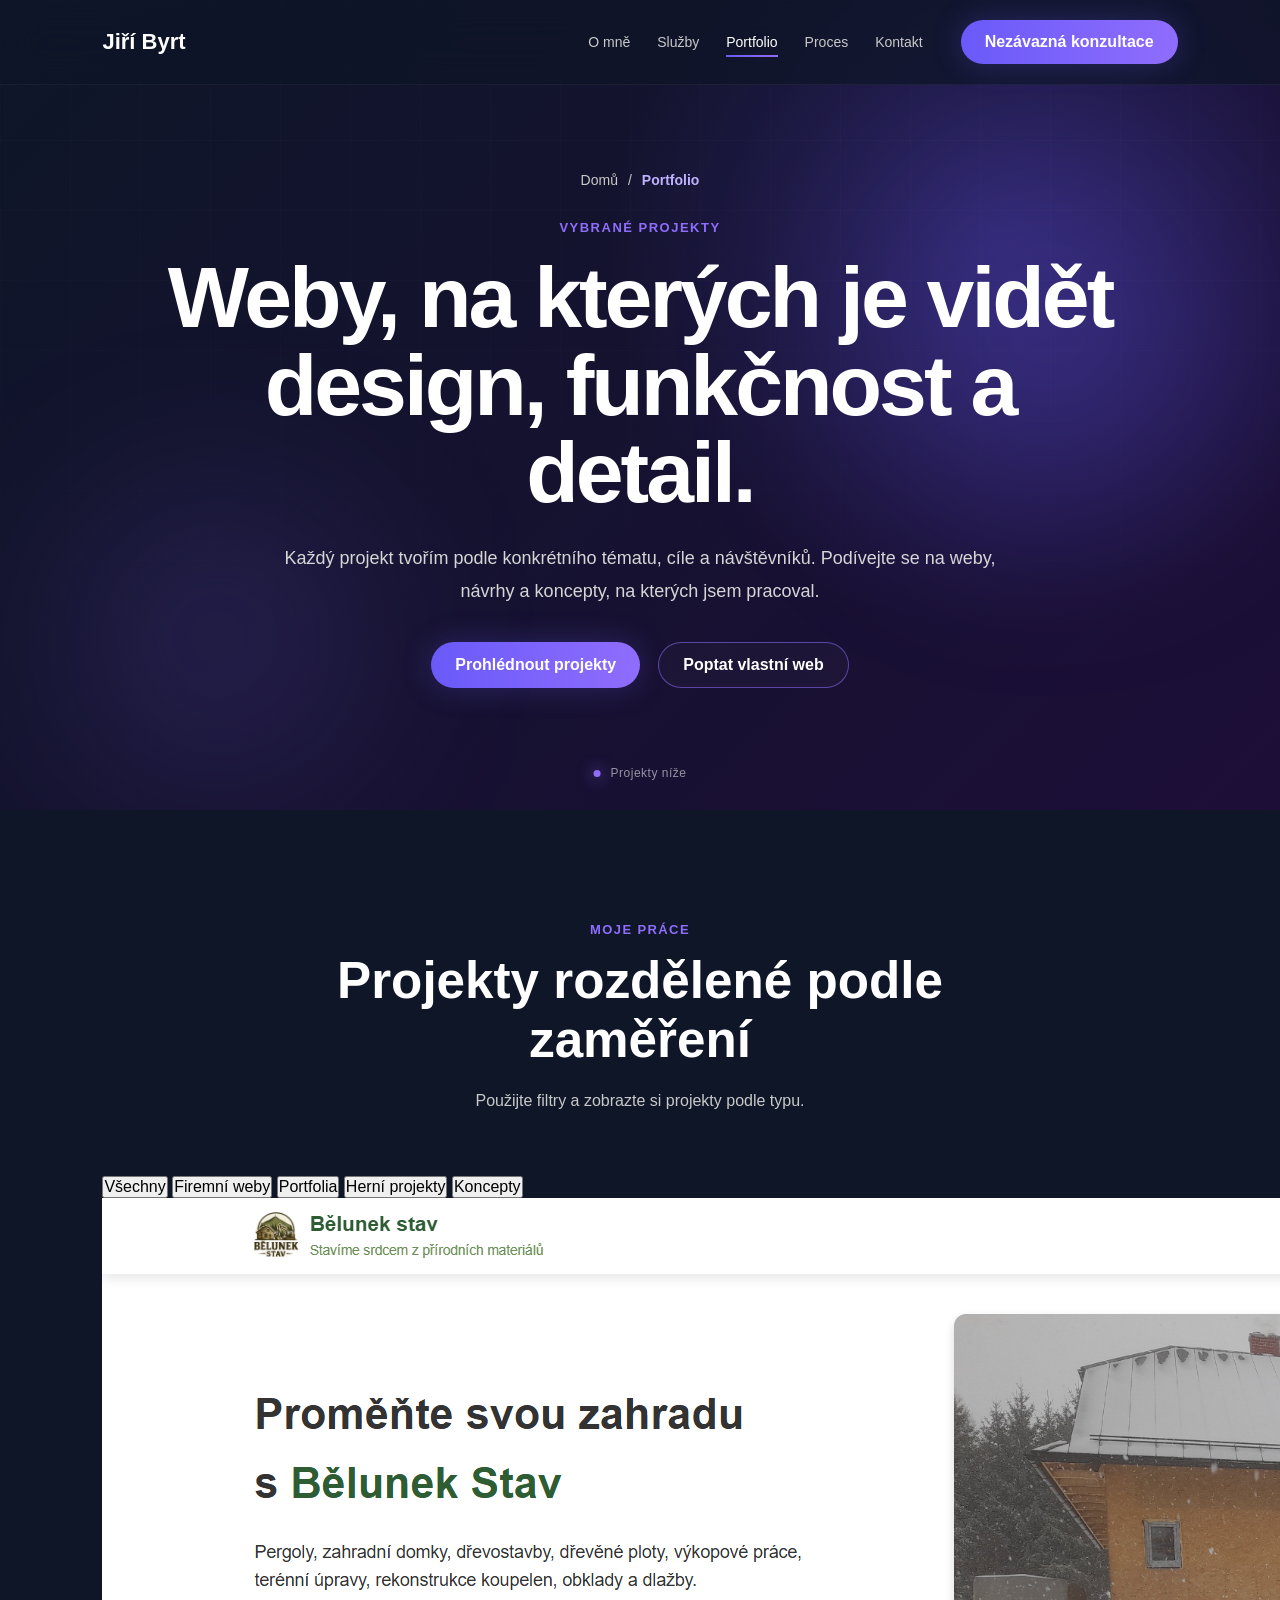
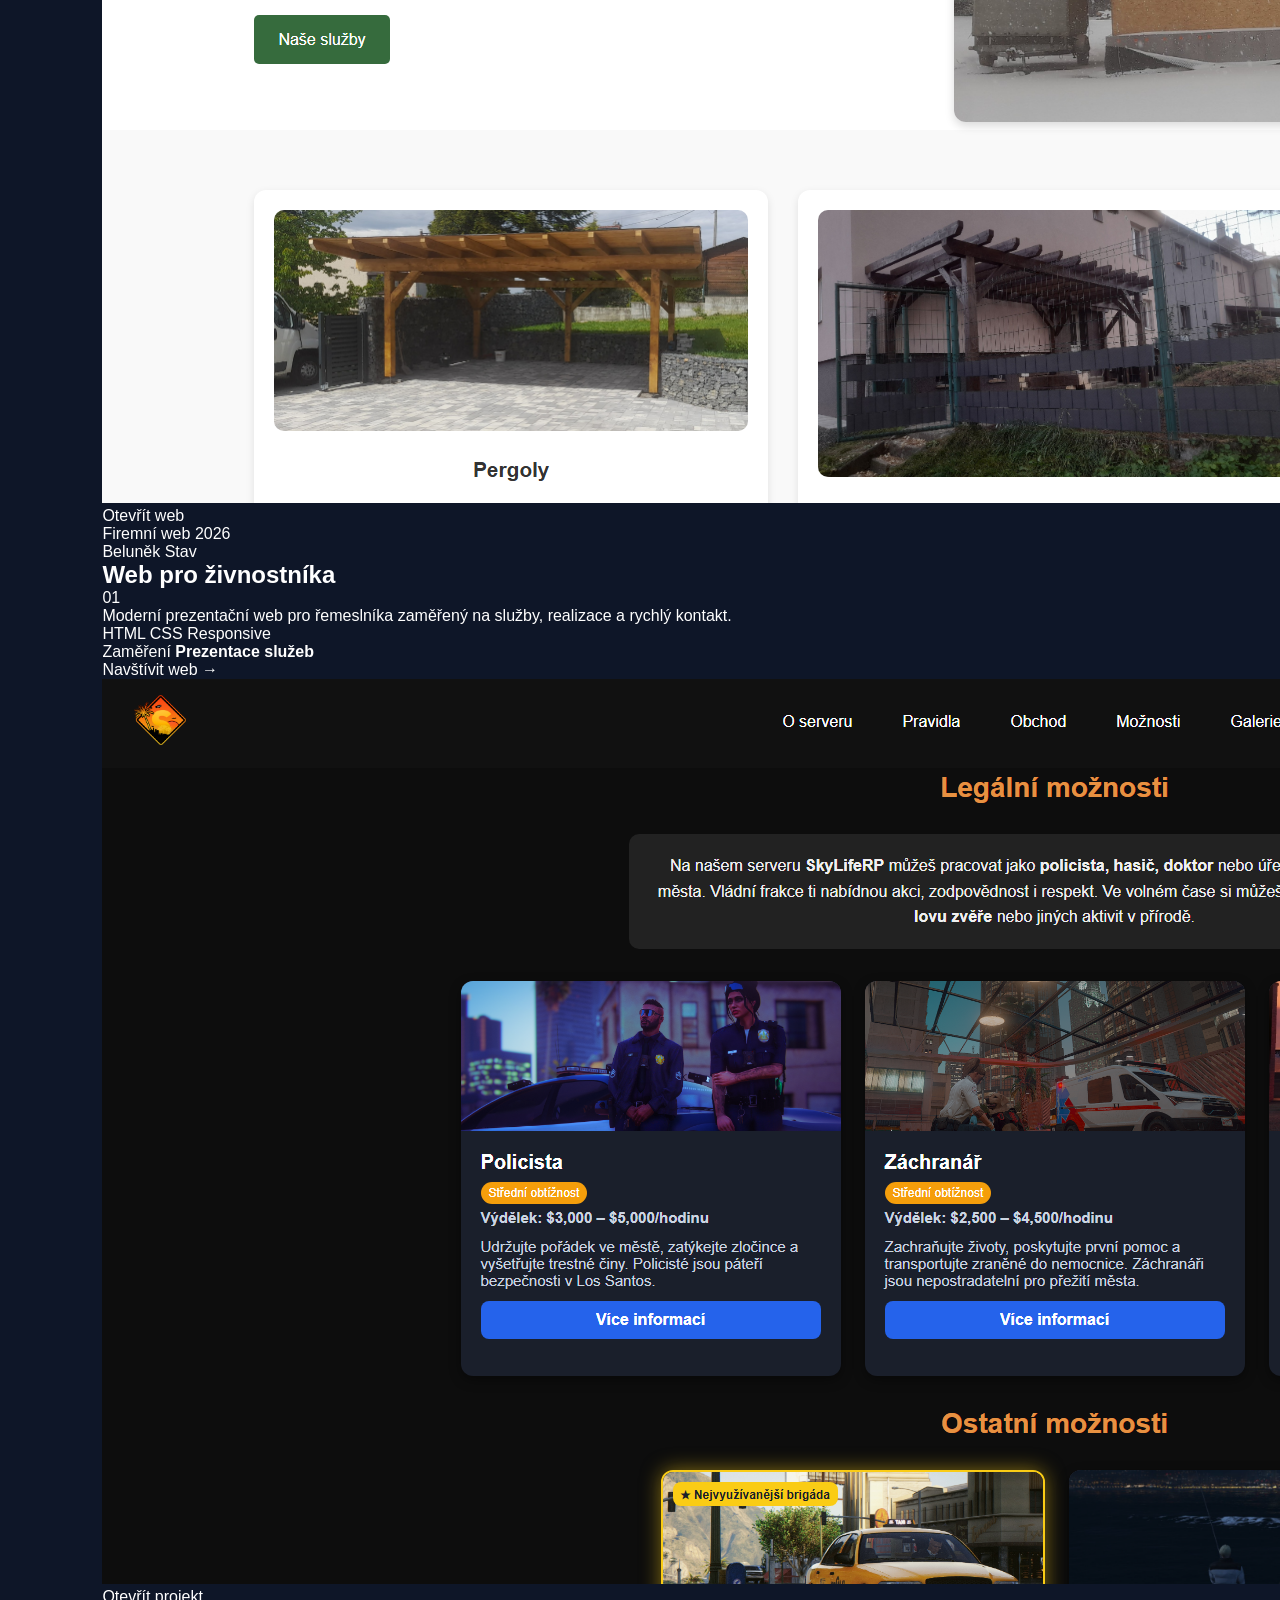
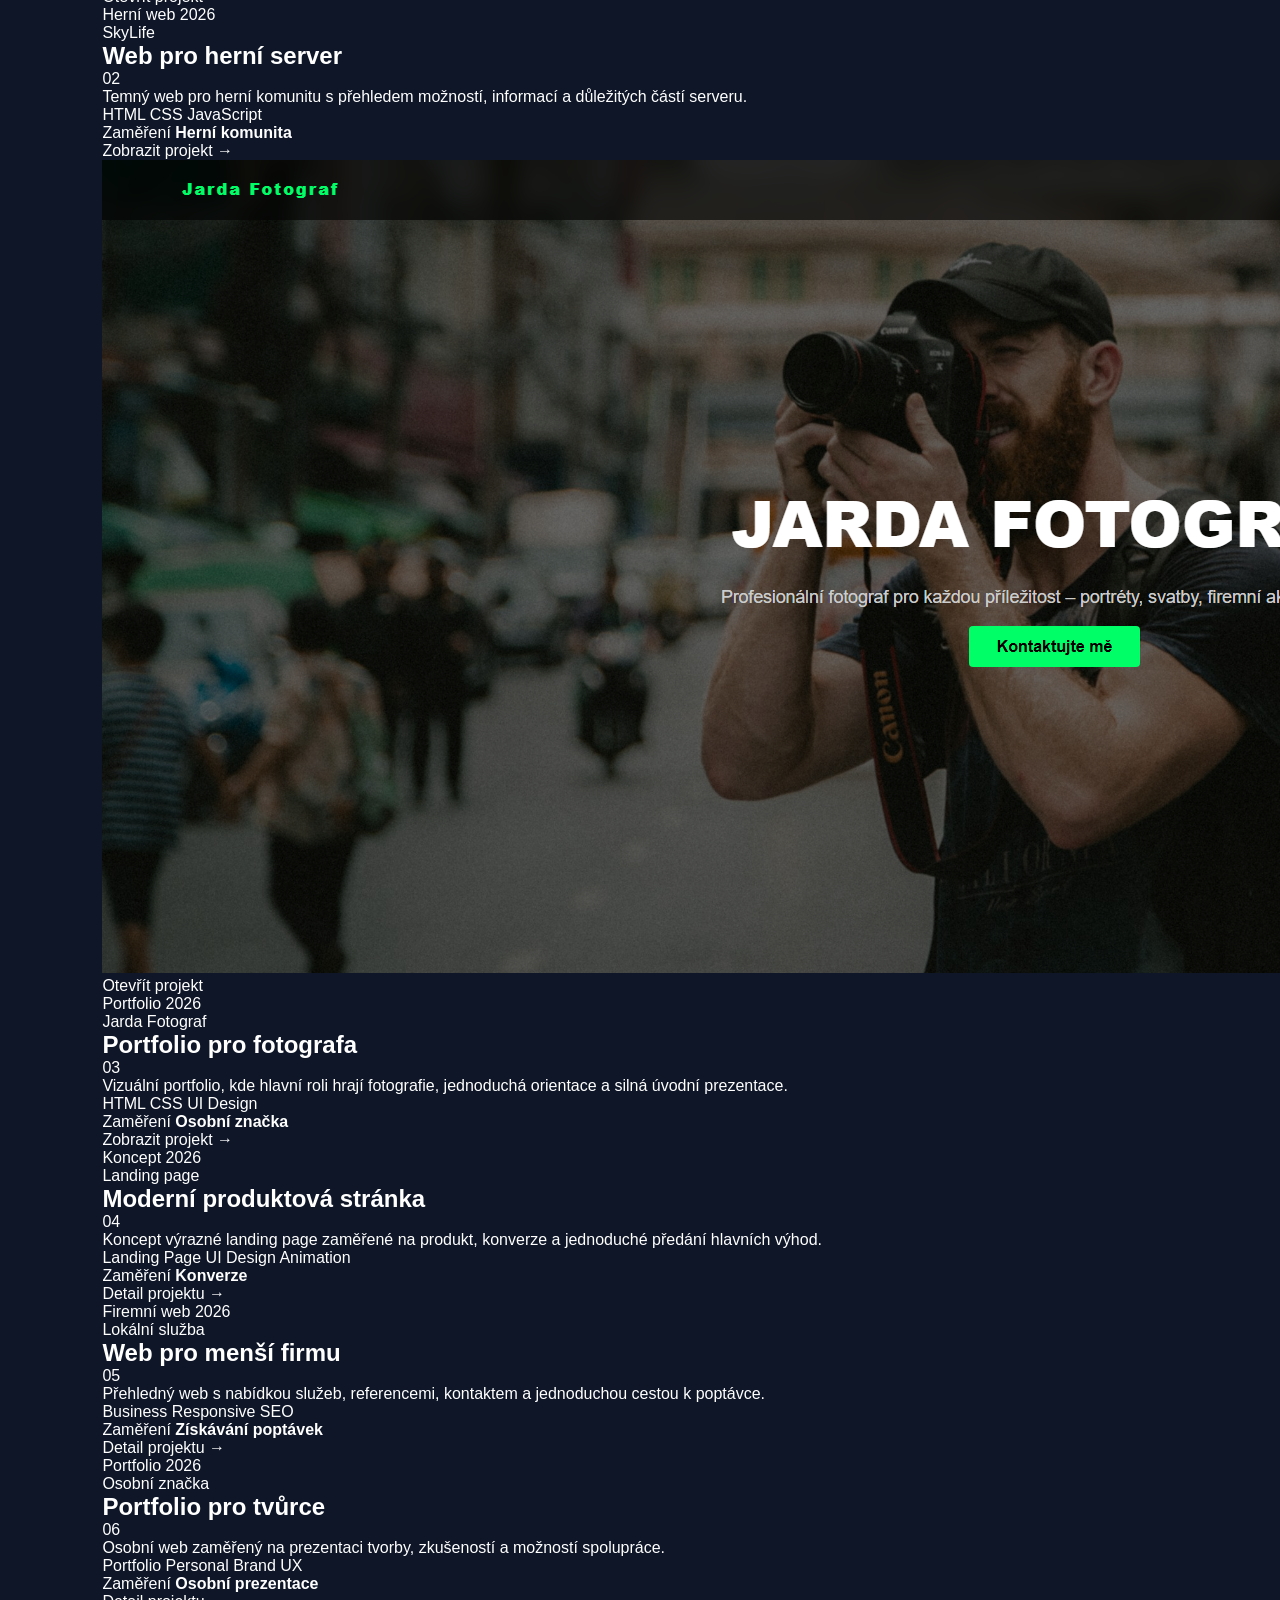
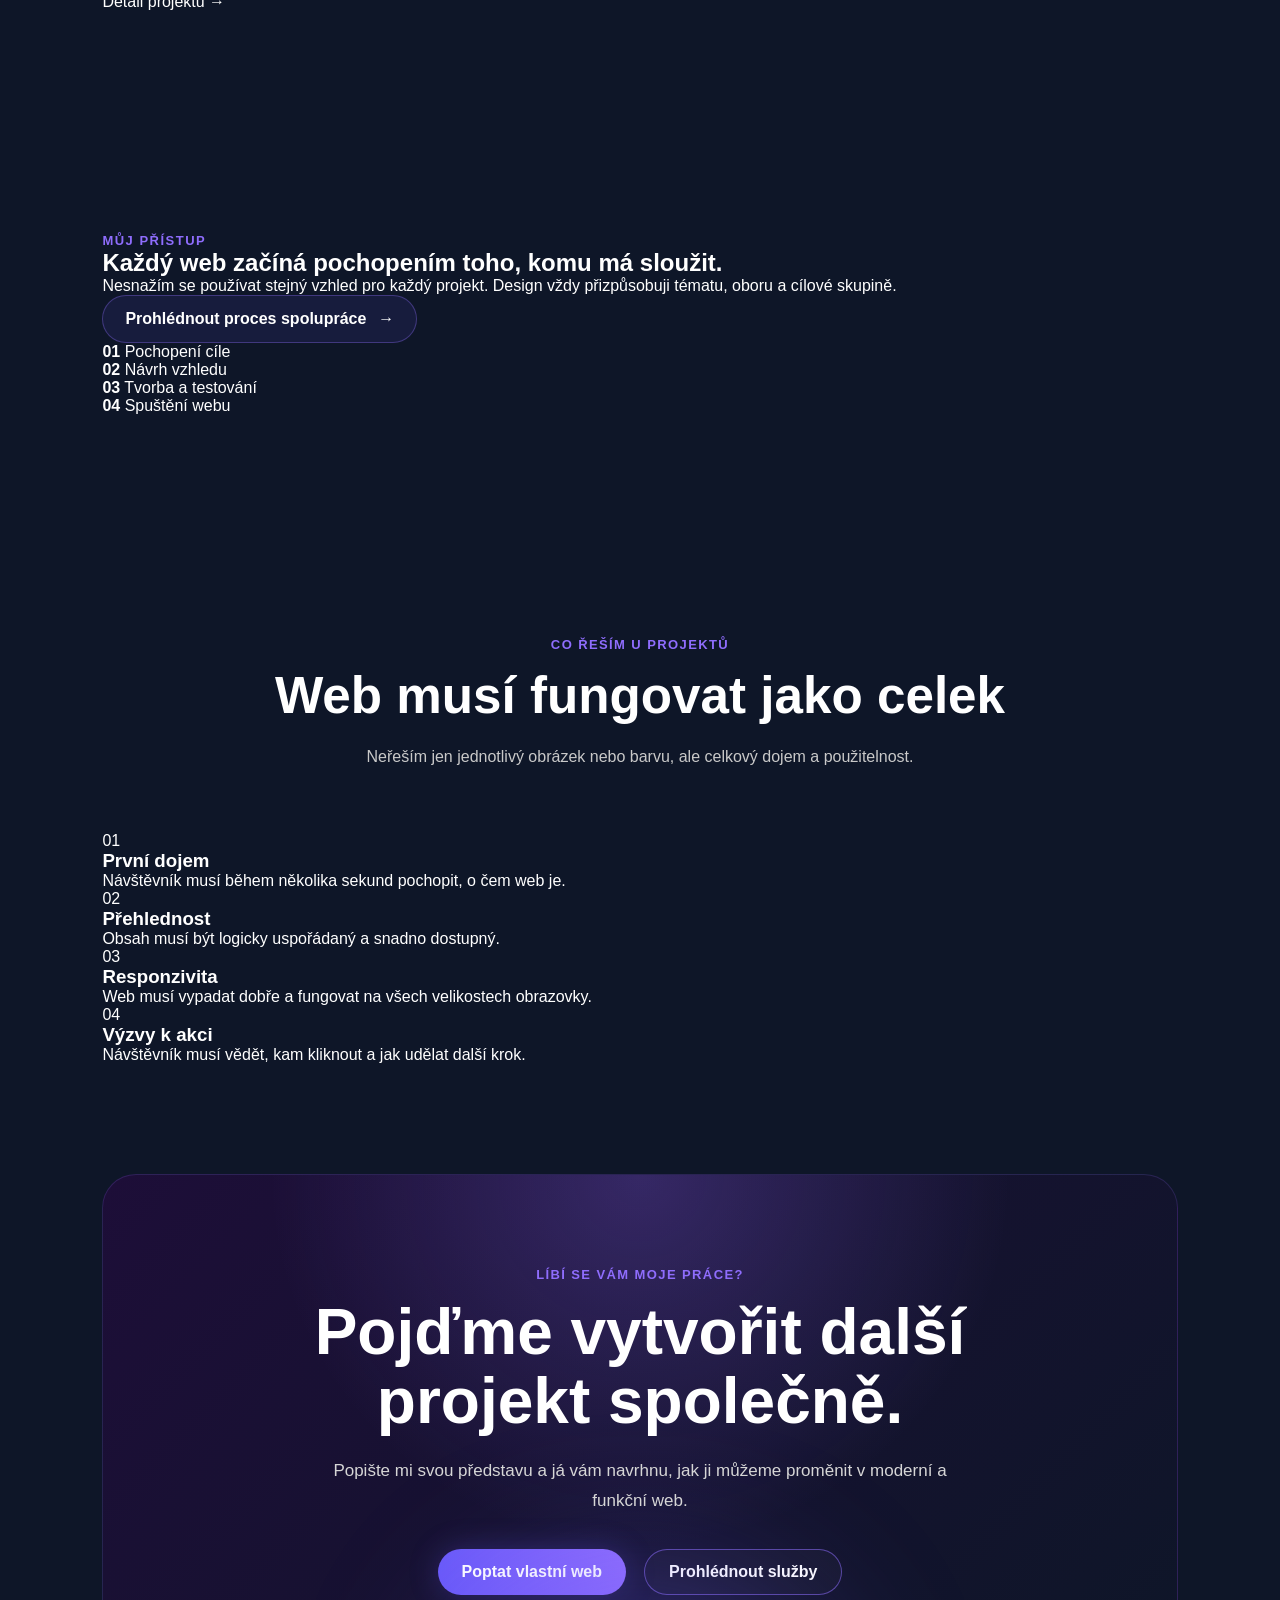
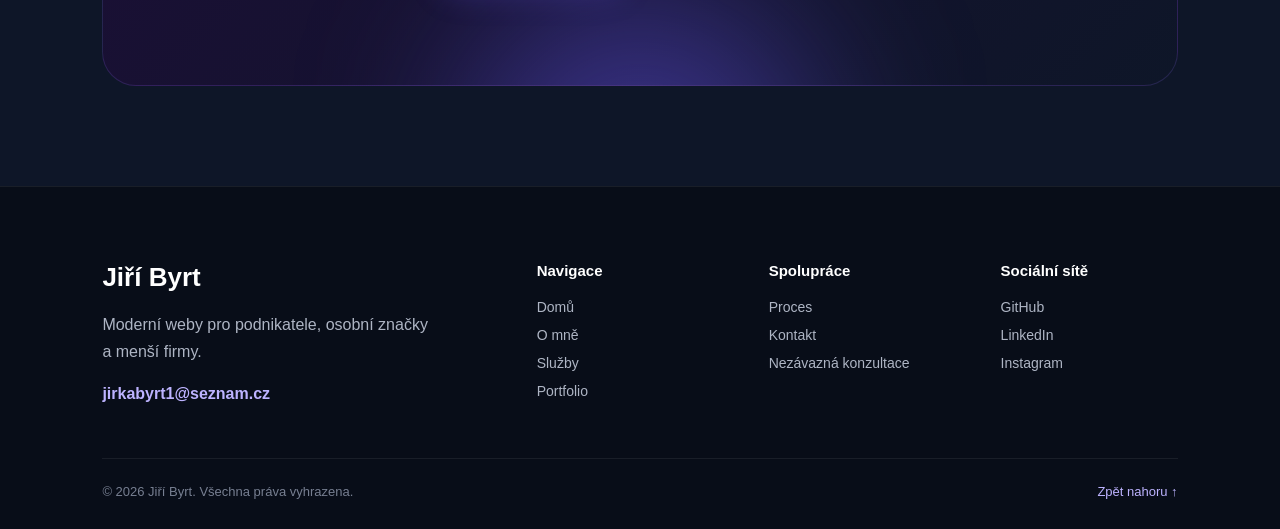
==== portfolio.html @ 9f28d624 "Add files via upload" ====
<!DOCTYPE html>
<html lang="cs">
<head>
    <meta charset="UTF-8">
    <meta name="viewport" content="width=device-width, initial-scale=1.0">

    <meta
        name="description"
        content="Prohlédněte si vybrané webové projekty Jiřího Byrta. Firemní weby, osobní portfolia, herní projekty a moderní landing pages."
    >

    <title>Portfolio | Jiří Byrt</title>

    <link rel="stylesheet" href="css/components.css">
    <link rel="stylesheet" href="css/animations.css">
    <link rel="stylesheet" href="css/pages.css">
</head>

<body id="top">

<header class="navbar" id="navbar">
    <a href="index.html" class="logo">Jiří Byrt</a>

    <button
        class="hamburger"
        id="hamburger"
        aria-label="Otevřít navigaci"
        aria-expanded="false"
    >
        <span></span>
        <span></span>
        <span></span>
    </button>

    <nav class="nav-menu" id="nav-menu">
        <ul>
            <li><a href="about.html">O mně</a></li>
            <li><a href="services.html">Služby</a></li>
            <li><a href="portfolio.html" class="active-link">Portfolio</a></li>
            <li><a href="process.html">Proces</a></li>
            <li><a href="contact.html">Kontakt</a></li>
        </ul>

        <a class="cta-btn" href="contact.html">
            Nezávazná konzultace
        </a>
    </nav>
</header>

<main>

    <!-- HERO -->
    <section class="page-hero portfolio-page-hero">
        <div class="page-blob page-blob-one"></div>
        <div class="page-blob page-blob-two"></div>

        <div class="page-hero-content reveal">
            <div class="breadcrumb">
                <a href="index.html">Domů</a>
                <span>/</span>
                <strong>Portfolio</strong>
            </div>

            <span class="page-label">Vybrané projekty</span>

            <h1>
                Weby, na kterých je vidět
                design, funkčnost a detail.
            </h1>

            <p>
                Každý projekt tvořím podle konkrétního tématu, cíle a návštěvníků.
                Podívejte se na weby, návrhy a koncepty, na kterých jsem pracoval.
            </p>

            <div class="page-hero-actions">
                <a href="#projects" class="btn-primary">
                    Prohlédnout projekty
                </a>

                <a href="contact.html" class="btn-secondary">
                    Poptat vlastní web
                </a>
            </div>
        </div>

        <div class="scroll-indicator">
            <span></span>
            Projekty níže
        </div>
    </section>

    <!-- ÚVOD A FILTRY -->
    <section class="portfolio-overview page-section reveal" id="projects">
        <div class="section-heading">
            <span>Moje práce</span>
            <h2>Projekty rozdělené podle zaměření</h2>
            <p>
                Použijte filtry a zobrazte si projekty podle typu.
            </p>
        </div>

        <div class="portfolio-filters" role="group" aria-label="Filtry projektů">
            <button class="portfolio-filter active" data-filter="all">
                Všechny
            </button>

            <button class="portfolio-filter" data-filter="business">
                Firemní weby
            </button>

            <button class="portfolio-filter" data-filter="portfolio">
                Portfolia
            </button>

            <button class="portfolio-filter" data-filter="gaming">
                Herní projekty
            </button>

            <button class="portfolio-filter" data-filter="concept">
                Koncepty
            </button>
        </div>

        <div class="portfolio-page-grid">

            <!-- PROJEKT 1 -->
            <article class="portfolio-project-card" data-category="business">
                <div class="portfolio-project-image">
                    <img src="img/belunek.png" alt="Web Beluněk Stav">

                    <div class="portfolio-project-overlay">
                        <a
                            href="https://jiribyrt.github.io/belunek-stav/"
                            target="_blank"
                            rel="noopener"
                        >
                            Otevřít web
                        </a>
                    </div>

                    <span class="project-category">Firemní web</span>
                    <span class="project-year">2026</span>
                </div>

                <div class="portfolio-project-content">
                    <div class="project-heading-row">
                        <div>
                            <span class="project-client">Beluněk Stav</span>
                            <h2>Web pro živnostníka</h2>
                        </div>

                        <span class="project-index">01</span>
                    </div>

                    <p>
                        Moderní prezentační web pro řemeslníka zaměřený
                        na služby, realizace a rychlý kontakt.
                    </p>

                    <div class="project-tags">
                        <span>HTML</span>
                        <span>CSS</span>
                        <span>Responsive</span>
                    </div>

                    <div class="project-card-footer">
                        <div class="project-detail">
                            <span>Zaměření</span>
                            <strong>Prezentace služeb</strong>
                        </div>

                        <a
                            href="https://jiribyrt.github.io/belunek-stav/"
                            target="_blank"
                            rel="noopener"
                            class="project-link"
                        >
                            Navštívit web
                            <span>→</span>
                        </a>
                    </div>
                </div>
            </article>

            <!-- PROJEKT 2 -->
            <article class="portfolio-project-card" data-category="gaming">
                <div class="portfolio-project-image">
                    <img src="img/skylife.png" alt="Web SkyLife server">

                    <div class="portfolio-project-overlay">
                        <a href="#" aria-label="Otevřít projekt SkyLife">
                            Otevřít projekt
                        </a>
                    </div>

                    <span class="project-category">Herní web</span>
                    <span class="project-year">2026</span>
                </div>

                <div class="portfolio-project-content">
                    <div class="project-heading-row">
                        <div>
                            <span class="project-client">SkyLife</span>
                            <h2>Web pro herní server</h2>
                        </div>

                        <span class="project-index">02</span>
                    </div>

                    <p>
                        Temný web pro herní komunitu s přehledem možností,
                        informací a důležitých částí serveru.
                    </p>

                    <div class="project-tags">
                        <span>HTML</span>
                        <span>CSS</span>
                        <span>JavaScript</span>
                    </div>

                    <div class="project-card-footer">
                        <div class="project-detail">
                            <span>Zaměření</span>
                            <strong>Herní komunita</strong>
                        </div>

                        <a href="#" class="project-link">
                            Zobrazit projekt
                            <span>→</span>
                        </a>
                    </div>
                </div>
            </article>

            <!-- PROJEKT 3 -->
            <article class="portfolio-project-card" data-category="portfolio">
                <div class="portfolio-project-image">
                    <img src="img/jarda.png" alt="Portfolio fotografa">

                    <div class="portfolio-project-overlay">
                        <a href="#" aria-label="Otevřít portfolio fotografa">
                            Otevřít projekt
                        </a>
                    </div>

                    <span class="project-category">Portfolio</span>
                    <span class="project-year">2026</span>
                </div>

                <div class="portfolio-project-content">
                    <div class="project-heading-row">
                        <div>
                            <span class="project-client">Jarda Fotograf</span>
                            <h2>Portfolio pro fotografa</h2>
                        </div>

                        <span class="project-index">03</span>
                    </div>

                    <p>
                        Vizuální portfolio, kde hlavní roli hrají fotografie,
                        jednoduchá orientace a silná úvodní prezentace.
                    </p>

                    <div class="project-tags">
                        <span>HTML</span>
                        <span>CSS</span>
                        <span>UI Design</span>
                    </div>

                    <div class="project-card-footer">
                        <div class="project-detail">
                            <span>Zaměření</span>
                            <strong>Osobní značka</strong>
                        </div>

                        <a href="#" class="project-link">
                            Zobrazit projekt
                            <span>→</span>
                        </a>
                    </div>
                </div>
            </article>

            <!-- PROJEKT 4 -->
            <article class="portfolio-project-card" data-category="concept">
                <div class="portfolio-project-image portfolio-placeholder project-purple">
                    <div class="placeholder-browser">
                        <div class="placeholder-top">
                            <span></span>
                            <span></span>
                            <span></span>
                        </div>

                        <div class="placeholder-content">
                            <div></div>
                            <div></div>
                            <div></div>
                        </div>
                    </div>

                    <span class="project-category">Koncept</span>
                    <span class="project-year">2026</span>
                </div>

                <div class="portfolio-project-content">
                    <div class="project-heading-row">
                        <div>
                            <span class="project-client">Landing page</span>
                            <h2>Moderní produktová stránka</h2>
                        </div>

                        <span class="project-index">04</span>
                    </div>

                    <p>
                        Koncept výrazné landing page zaměřené na produkt,
                        konverze a jednoduché předání hlavních výhod.
                    </p>

                    <div class="project-tags">
                        <span>Landing Page</span>
                        <span>UI Design</span>
                        <span>Animation</span>
                    </div>

                    <div class="project-card-footer">
                        <div class="project-detail">
                            <span>Zaměření</span>
                            <strong>Konverze</strong>
                        </div>

                        <a href="#" class="project-link">
                            Detail projektu
                            <span>→</span>
                        </a>
                    </div>
                </div>
            </article>

            <!-- PROJEKT 5 -->
            <article class="portfolio-project-card" data-category="business">
                <div class="portfolio-project-image portfolio-placeholder project-green">
                    <div class="placeholder-browser">
                        <div class="placeholder-top">
                            <span></span>
                            <span></span>
                            <span></span>
                        </div>

                        <div class="placeholder-content">
                            <div></div>
                            <div></div>
                            <div></div>
                        </div>
                    </div>

                    <span class="project-category">Firemní web</span>
                    <span class="project-year">2026</span>
                </div>

                <div class="portfolio-project-content">
                    <div class="project-heading-row">
                        <div>
                            <span class="project-client">Lokální služba</span>
                            <h2>Web pro menší firmu</h2>
                        </div>

                        <span class="project-index">05</span>
                    </div>

                    <p>
                        Přehledný web s nabídkou služeb, referencemi,
                        kontaktem a jednoduchou cestou k poptávce.
                    </p>

                    <div class="project-tags">
                        <span>Business</span>
                        <span>Responsive</span>
                        <span>SEO</span>
                    </div>

                    <div class="project-card-footer">
                        <div class="project-detail">
                            <span>Zaměření</span>
                            <strong>Získávání poptávek</strong>
                        </div>

                        <a href="#" class="project-link">
                            Detail projektu
                            <span>→</span>
                        </a>
                    </div>
                </div>
            </article>

            <!-- PROJEKT 6 -->
            <article class="portfolio-project-card" data-category="portfolio">
                <div class="portfolio-project-image portfolio-placeholder project-orange">
                    <div class="placeholder-browser">
                        <div class="placeholder-top">
                            <span></span>
                            <span></span>
                            <span></span>
                        </div>

                        <div class="placeholder-content">
                            <div></div>
                            <div></div>
                            <div></div>
                        </div>
                    </div>

                    <span class="project-category">Portfolio</span>
                    <span class="project-year">2026</span>
                </div>

                <div class="portfolio-project-content">
                    <div class="project-heading-row">
                        <div>
                            <span class="project-client">Osobní značka</span>
                            <h2>Portfolio pro tvůrce</h2>
                        </div>

                        <span class="project-index">06</span>
                    </div>

                    <p>
                        Osobní web zaměřený na prezentaci tvorby,
                        zkušeností a možností spolupráce.
                    </p>

                    <div class="project-tags">
                        <span>Portfolio</span>
                        <span>Personal Brand</span>
                        <span>UX</span>
                    </div>

                    <div class="project-card-footer">
                        <div class="project-detail">
                            <span>Zaměření</span>
                            <strong>Osobní prezentace</strong>
                        </div>

                        <a href="#" class="project-link">
                            Detail projektu
                            <span>→</span>
                        </a>
                    </div>
                </div>
            </article>

        </div>
    </section>

    <!-- PŘÍSTUP K PROJEKTŮM -->
    <section class="portfolio-approach-section page-section reveal">
        <div class="portfolio-approach-card">
            <div class="portfolio-approach-glow"></div>

            <div class="portfolio-approach-copy">
                <span class="section-label">Můj přístup</span>

                <h2>
                    Každý web začíná pochopením toho,
                    komu má sloužit.
                </h2>

                <p>
                    Nesnažím se používat stejný vzhled pro každý projekt.
                    Design vždy přizpůsobuji tématu, oboru a cílové skupině.
                </p>

                <a href="process.html" class="section-btn">
                    Prohlédnout proces spolupráce
                    <span>→</span>
                </a>
            </div>

            <div class="portfolio-approach-list">
                <div>
                    <strong>01</strong>
                    <span>Pochopení cíle</span>
                </div>

                <div>
                    <strong>02</strong>
                    <span>Návrh vzhledu</span>
                </div>

                <div>
                    <strong>03</strong>
                    <span>Tvorba a testování</span>
                </div>

                <div>
                    <strong>04</strong>
                    <span>Spuštění webu</span>
                </div>
            </div>
        </div>
    </section>

    <!-- VÝSLEDKY -->
    <section class="portfolio-results-section page-section reveal">
        <div class="section-heading">
            <span>Co řeším u projektů</span>
            <h2>Web musí fungovat jako celek</h2>
            <p>
                Neřeším jen jednotlivý obrázek nebo barvu,
                ale celkový dojem a použitelnost.
            </p>
        </div>

        <div class="portfolio-results-grid">

            <article class="portfolio-result-card">
                <span>01</span>
                <h3>První dojem</h3>
                <p>
                    Návštěvník musí během několika sekund pochopit,
                    o čem web je.
                </p>
            </article>

            <article class="portfolio-result-card">
                <span>02</span>
                <h3>Přehlednost</h3>
                <p>
                    Obsah musí být logicky uspořádaný
                    a snadno dostupný.
                </p>
            </article>

            <article class="portfolio-result-card">
                <span>03</span>
                <h3>Responzivita</h3>
                <p>
                    Web musí vypadat dobře a fungovat
                    na všech velikostech obrazovky.
                </p>
            </article>

            <article class="portfolio-result-card">
                <span>04</span>
                <h3>Výzvy k akci</h3>
                <p>
                    Návštěvník musí vědět, kam kliknout
                    a jak udělat další krok.
                </p>
            </article>

        </div>
    </section>

    <!-- CTA -->
    <section class="page-final-cta reveal">
        <div class="cta-glow"></div>

        <span>Líbí se vám moje práce?</span>

        <h2>Pojďme vytvořit další projekt společně.</h2>

        <p>
            Popište mi svou představu a já vám navrhnu,
            jak ji můžeme proměnit v moderní a funkční web.
        </p>

        <div class="page-cta-buttons">
            <a href="contact.html" class="btn-primary">
                Poptat vlastní web
            </a>

            <a href="services.html" class="btn-secondary">
                Prohlédnout služby
            </a>
        </div>
    </section>

</main>

<footer class="page-footer">
    <div class="footer-top">

        <div class="footer-brand">
            <a href="index.html" class="footer-logo">Jiří Byrt</a>

            <p>
                Moderní weby pro podnikatele,
                osobní značky a menší firmy.
            </p>

            <a href="mailto:jirkabyrt1@seznam.cz" class="footer-email">
                jirkabyrt1@seznam.cz
            </a>
        </div>

        <div class="footer-column">
            <h3>Navigace</h3>
            <a href="index.html">Domů</a>
            <a href="about.html">O mně</a>
            <a href="services.html">Služby</a>
            <a href="portfolio.html">Portfolio</a>
        </div>

        <div class="footer-column">
            <h3>Spolupráce</h3>
            <a href="process.html">Proces</a>
            <a href="contact.html">Kontakt</a>
            <a href="contact.html">Nezávazná konzultace</a>
        </div>

        <div class="footer-column">
            <h3>Sociální sítě</h3>
            <a href="#" target="_blank" rel="noopener">GitHub</a>
            <a href="#" target="_blank" rel="noopener">LinkedIn</a>
            <a href="#" target="_blank" rel="noopener">Instagram</a>
        </div>

    </div>

    <div class="footer-bottom">
        <p>© 2026 Jiří Byrt. Všechna práva vyhrazena.</p>
        <a href="#top">Zpět nahoru ↑</a>
    </div>
</footer>

<script src="js/main.js"></script>
</body>
</html>
---- css/components.css ----
/*
========================================
Jiří Byrt Portfolio
Sdílené komponenty
========================================
*/

* {
    margin: 0;
    padding: 0;
    box-sizing: border-box;
}

html {
    scroll-behavior: smooth;
}

body {
    font-family: "Poppins", Arial, sans-serif;
}

a {
    color: inherit;
    text-decoration: none;
}

button {
    font: inherit;
}

.navbar {
    width: 100%;
    padding: 20px 8%;
    display: flex;
    justify-content: space-between;
    align-items: center;
    position: fixed;
    top: 0;
    z-index: 1000;
    background: rgba(14, 22, 40, 0.72);
    border-bottom: 1px solid rgba(255,255,255,0.05);
    backdrop-filter: blur(20px);
    -webkit-backdrop-filter: blur(20px);
    transition: 0.3s ease;
}

.navbar.scrolled {
    padding-top: 15px;
    padding-bottom: 15px;
    background: rgba(10, 17, 32, 0.86);
    box-shadow: 0 15px 40px rgba(0,0,0,0.3);
}

.logo {
    color: #fff;
    font-size: 22px;
    font-weight: 800;
}

.nav-menu {
    display: flex;
    align-items: center;
    gap: 38px;
}

.nav-menu ul {
    display: flex;
    gap: 27px;
    list-style: none;
}

.nav-menu ul a {
    color: #c9c9c9;
    font-size: 14px;
    position: relative;
    transition: 0.3s ease;
}

.nav-menu ul a::after {
    content: "";
    width: 0;
    height: 2px;
    position: absolute;
    left: 0;
    bottom: -7px;
    background: linear-gradient(90deg, #6a5af9, #8f6dfd);
    transition: 0.3s ease;
}

.nav-menu ul a:hover,
.nav-menu ul a.active-link {
    color: #fff;
}

.nav-menu ul a:hover::after,
.nav-menu ul a.active-link::after {
    width: 100%;
}

.cta-btn,
.btn-primary,
.btn-secondary {
    padding: 13px 24px;
    display: inline-flex;
    align-items: center;
    justify-content: center;
    border-radius: 999px;
    color: #fff;
    font-weight: 800;
    transition: 0.35s ease;
}

.cta-btn,
.btn-primary {
    background: linear-gradient(90deg, #6a5af9, #8f6dfd);
    box-shadow: 0 0 30px rgba(106,90,249,0.25);
}

.btn-secondary {
    background: rgba(255,255,255,0.025);
    border: 1px solid rgba(143,109,253,0.55);
}

.cta-btn:hover,
.btn-primary:hover,
.btn-secondary:hover {
    transform: translateY(-4px) scale(1.03);
    box-shadow: 0 18px 45px rgba(106,90,249,0.4);
}

.hamburger {
    display: none;
    padding: 5px;
    flex-direction: column;
    gap: 5px;
    border: 0;
    background: transparent;
    cursor: pointer;
}

.hamburger span {
    width: 28px;
    height: 3px;
    background: #fff;
    border-radius: 999px;
}

.page-footer {
    padding: 75px 8% 30px;
    background: #080d18;
    border-top: 1px solid rgba(255,255,255,0.07);
}

.footer-top {
    max-width: 1250px;
    margin: 0 auto 55px;
    display: grid;
    grid-template-columns: 1.5fr repeat(3, 0.7fr);
    gap: 55px;
}

.footer-logo {
    display: inline-block;
    margin-bottom: 18px;
    color: #fff;
    font-size: 26px;
    font-weight: 900;
}

.footer-brand p {
    max-width: 330px;
    margin-bottom: 20px;
    color: #aeb5c4;
    line-height: 1.7;
}

.footer-email {
    color: #bdb3ff;
    font-weight: 700;
}

.footer-column {
    display: flex;
    flex-direction: column;
    gap: 12px;
}

.footer-column h3 {
    margin-bottom: 8px;
    color: #fff;
    font-size: 15px;
}

.footer-column a {
    color: #aeb5c4;
    font-size: 14px;
    transition: 0.3s ease;
}

.footer-column a:hover {
    color: #fff;
    transform: translateX(4px);
}

.footer-bottom {
    max-width: 1250px;
    margin: 0 auto;
    padding-top: 25px;
    display: flex;
    justify-content: space-between;
    gap: 20px;
    color: #777f91;
    border-top: 1px solid rgba(255,255,255,0.07);
    font-size: 13px;
}

.footer-bottom a {
    color: #bdb3ff;
}

@media (max-width: 900px) {
    .hamburger {
        display: flex;
    }

    .nav-menu {
        width: 280px;
        height: 100vh;
        padding: 110px 30px 40px;
        position: fixed;
        right: -300px;
        top: 0;
        flex-direction: column;
        align-items: stretch;
        background: rgba(10,17,32,0.98);
        transition: 0.35s ease;
    }

    .nav-menu.active {
        right: 0;
    }

    .nav-menu ul {
        flex-direction: column;
    }

    .cta-btn {
        width: 100%;
    }

    .footer-top {
        grid-template-columns: repeat(2, 1fr);
    }
}

@media (max-width: 600px) {
    .navbar {
        padding-left: 6%;
        padding-right: 6%;
    }

    .footer-top {
        grid-template-columns: 1fr;
    }

    .footer-bottom {
        flex-direction: column;
    }
}
---- css/animations.css ----
/*
========================================
Jiří Byrt Portfolio
Animace
========================================
*/

.reveal {
    opacity: 0;
    transform: translateY(35px);
    transition:
        opacity 0.8s ease,
        transform 0.8s ease;
}

.reveal.active {
    opacity: 1;
    transform: translateY(0);
}

.page-blob-one {
    animation: blobMoveOne 8s ease-in-out infinite alternate;
}

.page-blob-two {
    animation: blobMoveTwo 10s ease-in-out infinite alternate;
}

@keyframes blobMoveOne {
    from {
        transform: translate(0, 0);
    }

    to {
        transform: translate(-35px, 25px);
    }
}

@keyframes blobMoveTwo {
    from {
        transform: translate(0, 0);
    }

    to {
        transform: translate(35px, -25px);
    }
}

.scroll-indicator span {
    animation: indicatorPulse 1.6s ease-in-out infinite;
}

@keyframes indicatorPulse {
    0%,
    100% {
        transform: scale(0.8);
        opacity: 0.5;
    }

    50% {
        transform: scale(1.2);
        opacity: 1;
    }
}

.skill-progress span {
    animation: skillLoad 1.4s ease forwards;
    transform-origin: left;
}

@keyframes skillLoad {
    from {
        transform: scaleX(0);
    }

    to {
        transform: scaleX(1);
    }
}

@media (prefers-reduced-motion: reduce) {
    *,
    *::before,
    *::after {
        animation-duration: 0.01ms !important;
        animation-iteration-count: 1 !important;
        scroll-behavior: auto !important;
        transition-duration: 0.01ms !important;
    }
}
---- css/pages.css ----
/*
========================================
Jiří Byrt Portfolio
Podstránky
========================================
*/

:root {
    --background: #0e1628;
    --background-dark: #0a1120;
    --surface: #111a2e;
    --surface-light: #17223a;
    --primary: #6a5af9;
    --secondary: #8f6dfd;
    --text: #ffffff;
    --text-muted: #c9c9c9;
    --border: rgba(255, 255, 255, 0.1);
}

body {
    background: var(--background);
    color: var(--text);
    overflow-x: hidden;
}

.page-section {
    padding: 110px 8%;
}

.page-hero {
    min-height: 90vh;
    padding: 150px 8% 100px;
    display: flex;
    align-items: center;
    justify-content: center;
    position: relative;
    overflow: hidden;
    background:
        radial-gradient(
            circle at 78% 30%,
            rgba(106, 90, 249, 0.23),
            transparent 34%
        ),
        linear-gradient(135deg, #0e1628, #1d0e38);
}

.page-hero::after {
    content: "";
    position: absolute;
    inset: 0;
    background-image:
        linear-gradient(rgba(255,255,255,0.02) 1px, transparent 1px),
        linear-gradient(90deg, rgba(255,255,255,0.02) 1px, transparent 1px);
    background-size: 70px 70px;
    mask-image: linear-gradient(to bottom, black, transparent);
    pointer-events: none;
}

.page-blob {
    position: absolute;
    border-radius: 50%;
    filter: blur(95px);
    pointer-events: none;
}

.page-blob-one {
    width: 360px;
    height: 360px;
    right: 4%;
    top: 18%;
    background: rgba(106, 90, 249, 0.25);
}

.page-blob-two {
    width: 280px;
    height: 280px;
    left: 6%;
    bottom: 4%;
    background: rgba(143, 109, 253, 0.16);
}

.page-hero-content {
    width: 100%;
    max-width: 1000px;
    margin: 0 auto;
    text-align: center;
    position: relative;
    z-index: 2;
}

.breadcrumb {
    display: flex;
    justify-content: center;
    align-items: center;
    gap: 10px;
    margin-bottom: 30px;
    color: var(--text-muted);
    font-size: 14px;
}

.breadcrumb a {
    transition: 0.3s ease;
}

.breadcrumb a:hover {
    color: #fff;
}

.breadcrumb strong {
    color: #bdb3ff;
}

.page-label,
.section-label {
    color: var(--secondary);
    font-size: 13px;
    font-weight: 800;
    letter-spacing: 1.5px;
    text-transform: uppercase;
}

.page-hero h1 {
    max-width: 950px;
    margin: 18px auto 25px;
    font-size: clamp(48px, 7vw, 86px);
    line-height: 1.02;
    letter-spacing: -3px;
}

.page-hero-content > p {
    max-width: 720px;
    margin: 0 auto 35px;
    color: #d6d6d6;
    font-size: 18px;
    line-height: 1.8;
}

.page-hero-actions,
.page-cta-buttons {
    display: flex;
    justify-content: center;
    gap: 18px;
    flex-wrap: wrap;
}

.scroll-indicator {
    position: absolute;
    left: 50%;
    bottom: 30px;
    transform: translateX(-50%);
    display: flex;
    align-items: center;
    gap: 10px;
    color: rgba(255,255,255,0.55);
    font-size: 12px;
    letter-spacing: 0.5px;
    z-index: 2;
}

.scroll-indicator span {
    width: 7px;
    height: 7px;
    border-radius: 50%;
    background: var(--secondary);
    box-shadow: 0 0 15px var(--secondary);
}

/* ABOUT INTRO */

.about-intro {
    background: var(--background);
}

.about-intro-grid {
    max-width: 1200px;
    margin: 0 auto;
    display: grid;
    grid-template-columns: 0.75fr 1.45fr;
    gap: 75px;
    align-items: center;
}

.about-profile-card {
    padding: 45px 35px;
    text-align: center;
    background:
        linear-gradient(
            145deg,
            rgba(255,255,255,0.08),
            rgba(255,255,255,0.025)
        );
    border: 1px solid var(--border);
    border-radius: 32px;
    box-shadow: 0 30px 80px rgba(0,0,0,0.35);
    position: relative;
    overflow: hidden;
}

.profile-glow {
    position: absolute;
    width: 230px;
    height: 230px;
    top: -100px;
    right: -80px;
    border-radius: 50%;
    background: rgba(106, 90, 249, 0.35);
    filter: blur(70px);
}

.profile-avatar {
    width: 145px;
    height: 145px;
    margin: 0 auto 25px;
    border-radius: 50%;
    display: flex;
    align-items: center;
    justify-content: center;
    background: linear-gradient(135deg, var(--primary), var(--secondary));
    font-size: 45px;
    font-weight: 900;
    box-shadow: 0 0 55px rgba(106, 90, 249, 0.5);
    position: relative;
}

.about-profile-card h2 {
    font-size: 28px;
    margin-bottom: 8px;
}

.profile-role {
    color: var(--text-muted);
}

.profile-status {
    width: fit-content;
    margin: 25px auto 0;
    padding: 10px 15px;
    display: flex;
    align-items: center;
    gap: 9px;
    color: #c9fbe0;
    background: rgba(67, 216, 140, 0.08);
    border: 1px solid rgba(67, 216, 140, 0.2);
    border-radius: 999px;
    font-size: 13px;
}

.status-dot {
    width: 8px;
    height: 8px;
    border-radius: 50%;
    background: #43d88c;
    box-shadow: 0 0 12px #43d88c;
}

.profile-mini-grid {
    margin-top: 28px;
    display: grid;
    grid-template-columns: repeat(2, 1fr);
    gap: 14px;
}

.profile-mini-grid div {
    padding: 18px 12px;
    background: rgba(10, 17, 32, 0.7);
    border: 1px solid rgba(255,255,255,0.07);
    border-radius: 18px;
}

.profile-mini-grid strong,
.profile-mini-grid span {
    display: block;
}

.profile-mini-grid strong {
    margin-bottom: 5px;
    font-size: 23px;
}

.profile-mini-grid span {
    color: var(--text-muted);
    font-size: 13px;
}

.section-number {
    display: block;
    margin-bottom: 12px;
    color: rgba(143, 109, 253, 0.35);
    font-size: 64px;
    font-weight: 900;
    line-height: 1;
}

.about-story h2,
.skills-text h2 {
    margin: 15px 0 25px;
    font-size: clamp(34px, 4vw, 54px);
    line-height: 1.15;
}

.about-story > p,
.skills-text > p {
    margin-bottom: 18px;
    color: #d6d6d6;
    font-size: 17px;
    line-height: 1.85;
}

.about-quote {
    margin-top: 35px;
    padding: 28px 30px;
    border-left: 3px solid var(--secondary);
    border-radius: 0 20px 20px 0;
    background: rgba(106, 90, 249, 0.09);
    color: #fff;
    font-size: 20px;
    font-weight: 700;
    line-height: 1.5;
}

.about-quote span {
    margin-right: 5px;
    color: var(--secondary);
    font-size: 35px;
}

/* VALUES */

.values-section {
    background: var(--background-dark);
}

.section-heading {
    max-width: 760px;
    margin: 0 auto 60px;
    text-align: center;
}

.section-heading > span {
    color: var(--secondary);
    font-size: 13px;
    font-weight: 800;
    letter-spacing: 1.4px;
    text-transform: uppercase;
}

.section-heading h2 {
    margin: 13px 0 18px;
    font-size: clamp(34px, 4vw, 52px);
}

.section-heading p {
    color: var(--text-muted);
    line-height: 1.8;
}

.values-grid,
.personal-grid {
    max-width: 1200px;
    margin: 0 auto;
    display: grid;
    grid-template-columns: repeat(4, 1fr);
    gap: 24px;
}

.value-card,
.personal-card {
    padding: 32px 26px;
    background: var(--surface);
    border: 1px solid rgba(255,255,255,0.08);
    border-radius: 24px;
    position: relative;
    overflow: hidden;
    transition: 0.4s ease;
}

.value-card::before,
.personal-card::before {
    content: "";
    position: absolute;
    inset: 0;
    opacity: 0;
    background: radial-gradient(
        circle at top,
        rgba(106, 90, 249, 0.23),
        transparent 58%
    );
    transition: 0.4s ease;
}

.value-card:hover,
.personal-card:hover {
    transform: translateY(-10px);
    border-color: rgba(143, 109, 253, 0.5);
    box-shadow: 0 24px 55px rgba(0,0,0,0.28);
}

.value-card:hover::before,
.personal-card:hover::before {
    opacity: 1;
}

.value-number,
.personal-card > span {
    position: absolute;
    top: 22px;
    right: 24px;
    color: rgba(255,255,255,0.18);
    font-weight: 800;
}

.value-icon,
.personal-icon {
    width: 52px;
    height: 52px;
    margin-bottom: 25px;
    display: flex;
    align-items: center;
    justify-content: center;
    background: rgba(106, 90, 249, 0.14);
    border: 1px solid rgba(143, 109, 253, 0.25);
    border-radius: 17px;
    color: #d9d3ff;
    font-size: 22px;
    position: relative;
}

.value-card h3,
.personal-card h3 {
    margin-bottom: 12px;
    font-size: 21px;
    position: relative;
}

.value-card p,
.personal-card p {
    color: var(--text-muted);
    line-height: 1.7;
    position: relative;
}

/* SKILLS */

.skills-section {
    background: var(--background);
}

.skills-layout {
    max-width: 1200px;
    margin: 0 auto;
    display: grid;
    grid-template-columns: 0.95fr 1.05fr;
    gap: 80px;
    align-items: center;
}

.technology-tags {
    margin-top: 30px;
    display: flex;
    gap: 10px;
    flex-wrap: wrap;
}

.technology-tags span {
    padding: 9px 14px;
    background: rgba(106, 90, 249, 0.1);
    border: 1px solid rgba(143, 109, 253, 0.25);
    border-radius: 999px;
    color: #dcd7ff;
    font-size: 13px;
}

.skills-list {
    display: flex;
    flex-direction: column;
    gap: 25px;
}

.skill-item {
    padding: 23px;
    background: var(--surface);
    border: 1px solid rgba(255,255,255,0.08);
    border-radius: 20px;
}

.skill-heading {
    margin-bottom: 15px;
    display: flex;
    justify-content: space-between;
    gap: 15px;
}

.skill-heading span:first-child {
    font-weight: 800;
}

.skill-heading span:last-child {
    color: var(--text-muted);
    font-size: 13px;
}

.skill-progress {
    height: 8px;
    overflow: hidden;
    background: #0a1120;
    border-radius: 999px;
}

.skill-progress span {
    width: var(--skill-width);
    height: 100%;
    display: block;
    background: linear-gradient(90deg, var(--primary), var(--secondary));
    border-radius: inherit;
    box-shadow: 0 0 18px rgba(106, 90, 249, 0.5);
}

/* FUTURE */

.future-section {
    background: var(--background-dark);
}

.future-card {
    max-width: 1200px;
    margin: 0 auto;
    padding: 65px;
    display: grid;
    grid-template-columns: 1.25fr 0.75fr;
    gap: 60px;
    align-items: center;
    background:
        linear-gradient(
            135deg,
            rgba(106,90,249,0.17),
            rgba(17,26,46,0.9)
        );
    border: 1px solid rgba(143,109,253,0.2);
    border-radius: 32px;
    position: relative;
    overflow: hidden;
}

.future-glow {
    position: absolute;
    width: 320px;
    height: 320px;
    right: -100px;
    top: -120px;
    border-radius: 50%;
    background: rgba(106, 90, 249, 0.32);
    filter: blur(90px);
}

.future-content,
.future-numbers {
    position: relative;
    z-index: 2;
}

.future-content h2 {
    margin: 15px 0 25px;
    font-size: clamp(34px, 4vw, 54px);
    line-height: 1.15;
}

.future-content p {
    margin-bottom: 16px;
    color: #d6d6d6;
    line-height: 1.8;
}

.future-numbers {
    display: flex;
    flex-direction: column;
    gap: 15px;
}

.future-numbers div {
    padding: 20px;
    display: grid;
    grid-template-columns: 50px 1fr;
    align-items: center;
    background: rgba(10,17,32,0.55);
    border: 1px solid rgba(255,255,255,0.08);
    border-radius: 18px;
}

.future-numbers strong {
    color: var(--secondary);
    font-size: 21px;
}

.future-numbers span {
    color: #fff;
    font-weight: 700;
}

/* PERSONAL */

.personal-section {
    background: var(--background);
}

/* FINAL CTA */

.page-final-cta {
    margin: 0 8% 100px;
    padding: 90px 8%;
    text-align: center;
    background:
        radial-gradient(
            circle at 50% 0%,
            rgba(143,109,253,0.25),
            transparent 50%
        ),
        linear-gradient(135deg, #1d0e38, #0e1628);
    border: 1px solid rgba(143,109,253,0.18);
    border-radius: 34px;
    position: relative;
    overflow: hidden;
}

.cta-glow {
    position: absolute;
    width: 350px;
    height: 350px;
    left: 50%;
    bottom: -260px;
    transform: translateX(-50%);
    background: rgba(106,90,249,0.45);
    border-radius: 50%;
    filter: blur(85px);
}

.page-final-cta > span {
    color: var(--secondary);
    font-size: 13px;
    font-weight: 800;
    letter-spacing: 1.4px;
    text-transform: uppercase;
}

.page-final-cta h2 {
    max-width: 850px;
    margin: 15px auto 20px;
    font-size: clamp(38px, 5vw, 65px);
    line-height: 1.08;
    position: relative;
}

.page-final-cta p {
    max-width: 620px;
    margin: 0 auto 32px;
    color: #d6d6d6;
    font-size: 17px;
    line-height: 1.8;
    position: relative;
}

/* RESPONSIVE */

@media (max-width: 1000px) {
    .about-intro-grid,
    .skills-layout,
    .future-card {
        grid-template-columns: 1fr;
    }

    .values-grid,
    .personal-grid {
        grid-template-columns: repeat(2, 1fr);
    }

    .about-intro-grid,
    .skills-layout {
        gap: 50px;
    }
    .services-detail-grid {
    grid-template-columns: 1fr;
    }

    .service-lead {
        min-height: auto;
    }

    .website-types-grid {
        grid-template-columns: repeat(2, 1fr);
    }

    .included-layout,
    .ideal-client-card,
    .pricing-info-grid {
        grid-template-columns: 1fr;
    }

    .included-layout {
        gap: 50px;
    }
}

@media (max-width: 700px) {
    .page-section {
        padding: 80px 6%;
    }

    .page-hero {
        min-height: auto;
        padding: 135px 6% 100px;
    }

    .page-hero h1 {
        font-size: clamp(42px, 13vw, 62px);
        letter-spacing: -2px;
    }

    .page-hero-content > p {
        font-size: 16px;
    }

    .values-grid,
    .personal-grid {
        grid-template-columns: 1fr;
    }

    .future-card {
        padding: 38px 24px;
    }

    .page-final-cta {
        margin: 0 5% 70px;
        padding: 70px 25px;
    }

    .profile-mini-grid {
        grid-template-columns: 1fr;
    }

    .skill-heading {
        flex-direction: column;
    }

    .scroll-indicator {
        display: none;
    }
    .website-types-grid,
    .included-list {
        grid-template-columns: 1fr;
    }

    .service-detail-card {
        padding: 30px 23px;
    }

    .ideal-client-card {
        padding: 38px 24px;
    }

    .pricing-box {
        padding: 30px 23px;
    }
}









/*==================================================
                    SERVICES PAGE
==================================================*/

.services-detail-section {
    background: var(--background);
}

.services-detail-grid {
    max-width: 1200px;
    margin: 0 auto;
    display: grid;
    grid-template-columns: repeat(3, 1fr);
    gap: 25px;
    align-items: stretch;
}

.service-detail-card {
    padding: 36px 30px 30px;
    display: flex;
    flex-direction: column;
    background:
        linear-gradient(
            145deg,
            rgba(255,255,255,0.055),
            rgba(255,255,255,0.015)
        );
    border: 1px solid rgba(255,255,255,0.09);
    border-radius: 28px;
    position: relative;
    overflow: hidden;
    transition: 0.4s ease;
}

.service-detail-card::before {
    content: "";
    position: absolute;
    width: 260px;
    height: 260px;
    right: -120px;
    top: -120px;
    background: rgba(106, 90, 249, 0.16);
    border-radius: 50%;
    filter: blur(70px);
    opacity: 0;
    transition: 0.4s ease;
}

.service-detail-card:hover {
    transform: translateY(-10px);
    border-color: rgba(143,109,253,0.48);
    box-shadow:
        0 28px 65px rgba(0,0,0,0.32),
        0 0 40px rgba(106,90,249,0.08);
}

.service-detail-card:hover::before {
    opacity: 1;
}

.featured-service {
    border-color: rgba(143,109,253,0.35);
    background:
        linear-gradient(
            145deg,
            rgba(106,90,249,0.17),
            rgba(17,26,46,0.92)
        );
}

.service-card-top {
    min-height: 29px;
    display: flex;
    justify-content: space-between;
    align-items: center;
    position: relative;
    z-index: 2;
}

.service-number {
    color: rgba(255,255,255,0.22);
    font-size: 14px;
    font-weight: 800;
}

.service-badge {
    padding: 7px 11px;
    color: #ddd8ff;
    background: rgba(106,90,249,0.14);
    border: 1px solid rgba(143,109,253,0.28);
    border-radius: 999px;
    font-size: 11px;
    font-weight: 800;
}

.service-detail-icon {
    width: 58px;
    height: 58px;
    margin: 28px 0 24px;
    display: flex;
    align-items: center;
    justify-content: center;
    color: #e3dfff;
    background: rgba(106,90,249,0.14);
    border: 1px solid rgba(143,109,253,0.28);
    border-radius: 18px;
    font-size: 25px;
    position: relative;
    z-index: 2;
}

.service-detail-card h2 {
    margin-bottom: 15px;
    font-size: 28px;
    position: relative;
    z-index: 2;
}

.service-lead {
    min-height: 105px;
    margin-bottom: 25px;
    color: #c9c9c9;
    line-height: 1.75;
    position: relative;
    z-index: 2;
}

.service-features {
    margin-bottom: 30px;
    display: flex;
    flex-direction: column;
    gap: 13px;
    list-style: none;
    position: relative;
    z-index: 2;
}

.service-features li {
    padding-left: 26px;
    color: #d6d6d6;
    line-height: 1.5;
    position: relative;
}

.service-features li::before {
    content: "✓";
    position: absolute;
    left: 0;
    color: #8f6dfd;
    font-weight: 900;
}

.service-bottom {
    margin-top: auto;
    padding-top: 24px;
    border-top: 1px solid rgba(255,255,255,0.08);
    position: relative;
    z-index: 2;
}

.service-bottom > div {
    margin-bottom: 22px;
}

.service-bottom > div span,
.service-bottom > div strong {
    display: block;
}

.service-bottom > div span {
    margin-bottom: 6px;
    color: #7f8798;
    font-size: 12px;
    text-transform: uppercase;
    letter-spacing: 0.8px;
}

.service-bottom > div strong {
    font-size: 14px;
    line-height: 1.5;
}

.service-link {
    display: inline-flex;
    align-items: center;
    gap: 10px;
    color: #bdb3ff;
    font-size: 14px;
    font-weight: 800;
    transition: 0.3s ease;
}

.service-link span {
    transition: 0.3s ease;
}

.service-link:hover {
    color: #fff;
}

.service-link:hover span {
    transform: translateX(6px);
}

/* TYPY WEBŮ */

.website-types-section {
    background: var(--background-dark);
}

.website-types-grid {
    max-width: 1200px;
    margin: 0 auto;
    display: grid;
    grid-template-columns: repeat(3, 1fr);
    gap: 24px;
}

.website-type-card {
    min-height: 300px;
    padding: 32px 28px;
    background: var(--surface);
    border: 1px solid rgba(255,255,255,0.08);
    border-radius: 24px;
    position: relative;
    overflow: hidden;
    transition: 0.4s ease;
}

.website-type-card::before {
    content: "";
    position: absolute;
    inset: 0;
    background:
        radial-gradient(
            circle at top left,
            rgba(106,90,249,0.2),
            transparent 55%
        );
    opacity: 0;
    transition: 0.4s ease;
}

.website-type-card:hover {
    transform: translateY(-9px);
    border-color: rgba(143,109,253,0.45);
    box-shadow: 0 25px 55px rgba(0,0,0,0.28);
}

.website-type-card:hover::before {
    opacity: 1;
}

.type-number {
    position: absolute;
    right: 24px;
    top: 22px;
    color: rgba(255,255,255,0.16);
    font-weight: 800;
}

.type-icon {
    width: 52px;
    height: 52px;
    margin-bottom: 28px;
    display: flex;
    justify-content: center;
    align-items: center;
    background: rgba(106,90,249,0.13);
    border: 1px solid rgba(143,109,253,0.22);
    border-radius: 17px;
    font-size: 21px;
    position: relative;
}

.website-type-card h3 {
    margin-bottom: 13px;
    font-size: 22px;
    position: relative;
}

.website-type-card p {
    margin-bottom: 25px;
    color: #c9c9c9;
    line-height: 1.7;
    position: relative;
}

.type-label {
    padding: 8px 12px;
    display: inline-block;
    color: #bdb3ff;
    background: rgba(106,90,249,0.08);
    border-radius: 999px;
    font-size: 12px;
    position: relative;
}

/* CO JE V CENĚ */

.included-section {
    background: var(--background);
}

.included-layout {
    max-width: 1200px;
    margin: 0 auto;
    display: grid;
    grid-template-columns: 0.85fr 1.15fr;
    gap: 75px;
    align-items: center;
}

.included-text h2 {
    margin: 15px 0 24px;
    font-size: clamp(35px, 4vw, 54px);
    line-height: 1.15;
}

.included-text > p {
    margin-bottom: 30px;
    color: #c9c9c9;
    font-size: 17px;
    line-height: 1.8;
}

.section-btn {
    padding: 14px 22px;
    display: inline-flex;
    align-items: center;
    gap: 12px;
    color: #fff;
    background: rgba(106,90,249,0.1);
    border: 1px solid rgba(143,109,253,0.34);
    border-radius: 999px;
    font-weight: 800;
    transition: 0.35s ease;
}

.section-btn span {
    transition: 0.35s ease;
}

.section-btn:hover {
    transform: translateY(-4px);
    background: linear-gradient(90deg, #6a5af9, #8f6dfd);
    box-shadow: 0 18px 40px rgba(106,90,249,0.35);
}

.section-btn:hover span {
    transform: translateX(5px);
}

.included-list {
    display: grid;
    grid-template-columns: repeat(2, 1fr);
    gap: 16px;
}

.included-item {
    padding: 23px;
    display: flex;
    align-items: flex-start;
    gap: 14px;
    background: var(--surface);
    border: 1px solid rgba(255,255,255,0.07);
    border-radius: 20px;
    transition: 0.3s ease;
}

.included-item:hover {
    border-color: rgba(143,109,253,0.36);
    transform: translateY(-4px);
}

.included-check {
    width: 30px;
    height: 30px;
    flex-shrink: 0;
    display: flex;
    justify-content: center;
    align-items: center;
    color: #fff;
    background: linear-gradient(135deg, #6a5af9, #8f6dfd);
    border-radius: 10px;
    font-size: 13px;
    font-weight: 900;
}

.included-item h3 {
    margin-bottom: 7px;
    font-size: 17px;
}

.included-item p {
    color: #aeb5c4;
    font-size: 13px;
    line-height: 1.6;
}

/* IDEÁLNÍ KLIENT */

.ideal-client-section {
    background: var(--background-dark);
}

.ideal-client-card {
    max-width: 1200px;
    margin: 0 auto;
    padding: 65px;
    display: grid;
    grid-template-columns: 1.15fr 0.85fr;
    gap: 60px;
    align-items: center;
    background:
        linear-gradient(
            135deg,
            rgba(106,90,249,0.16),
            rgba(17,26,46,0.9)
        );
    border: 1px solid rgba(143,109,253,0.2);
    border-radius: 32px;
    position: relative;
    overflow: hidden;
}

.ideal-client-glow {
    position: absolute;
    width: 320px;
    height: 320px;
    right: -130px;
    top: -130px;
    background: rgba(106,90,249,0.35);
    border-radius: 50%;
    filter: blur(90px);
}

.ideal-client-copy,
.ideal-client-tags {
    position: relative;
    z-index: 2;
}

.ideal-client-copy h2 {
    margin: 15px 0 22px;
    font-size: clamp(35px, 4vw, 52px);
    line-height: 1.15;
}

.ideal-client-copy p {
    color: #d6d6d6;
    line-height: 1.8;
}

.ideal-client-tags {
    display: flex;
    flex-wrap: wrap;
    gap: 12px;
}

.ideal-client-tags span {
    padding: 12px 16px;
    color: #e0dcff;
    background: rgba(10,17,32,0.55);
    border: 1px solid rgba(255,255,255,0.08);
    border-radius: 999px;
    font-size: 13px;
    transition: 0.3s ease;
}

.ideal-client-tags span:hover {
    transform: translateY(-4px);
    border-color: rgba(143,109,253,0.42);
    background: rgba(106,90,249,0.16);
}

/* CENA */

.pricing-info-section {
    background: var(--background);
}

.pricing-info-grid {
    max-width: 1100px;
    margin: 0 auto;
    display: grid;
    grid-template-columns: 1.15fr 0.85fr;
    gap: 65px;
    align-items: center;
}

.pricing-main h2 {
    margin: 15px 0 24px;
    font-size: clamp(35px, 4vw, 52px);
    line-height: 1.15;
}

.pricing-main p {
    margin-bottom: 16px;
    color: #c9c9c9;
    font-size: 17px;
    line-height: 1.8;
}

.pricing-box {
    padding: 38px;
    background:
        linear-gradient(
            145deg,
            rgba(106,90,249,0.15),
            rgba(17,26,46,0.9)
        );
    border: 1px solid rgba(143,109,253,0.24);
    border-radius: 28px;
    box-shadow: 0 25px 65px rgba(0,0,0,0.3);
}

.pricing-box > span {
    color: #8f6dfd;
    font-size: 12px;
    font-weight: 800;
    letter-spacing: 1px;
    text-transform: uppercase;
}

.pricing-box h3 {
    margin: 14px 0;
    font-size: 28px;
}

.pricing-box p {
    margin-bottom: 25px;
    color: #c9c9c9;
    line-height: 1.7;
}

/* FAQ SLUŽEB */

.services-faq-section {
    background: var(--background-dark);
}
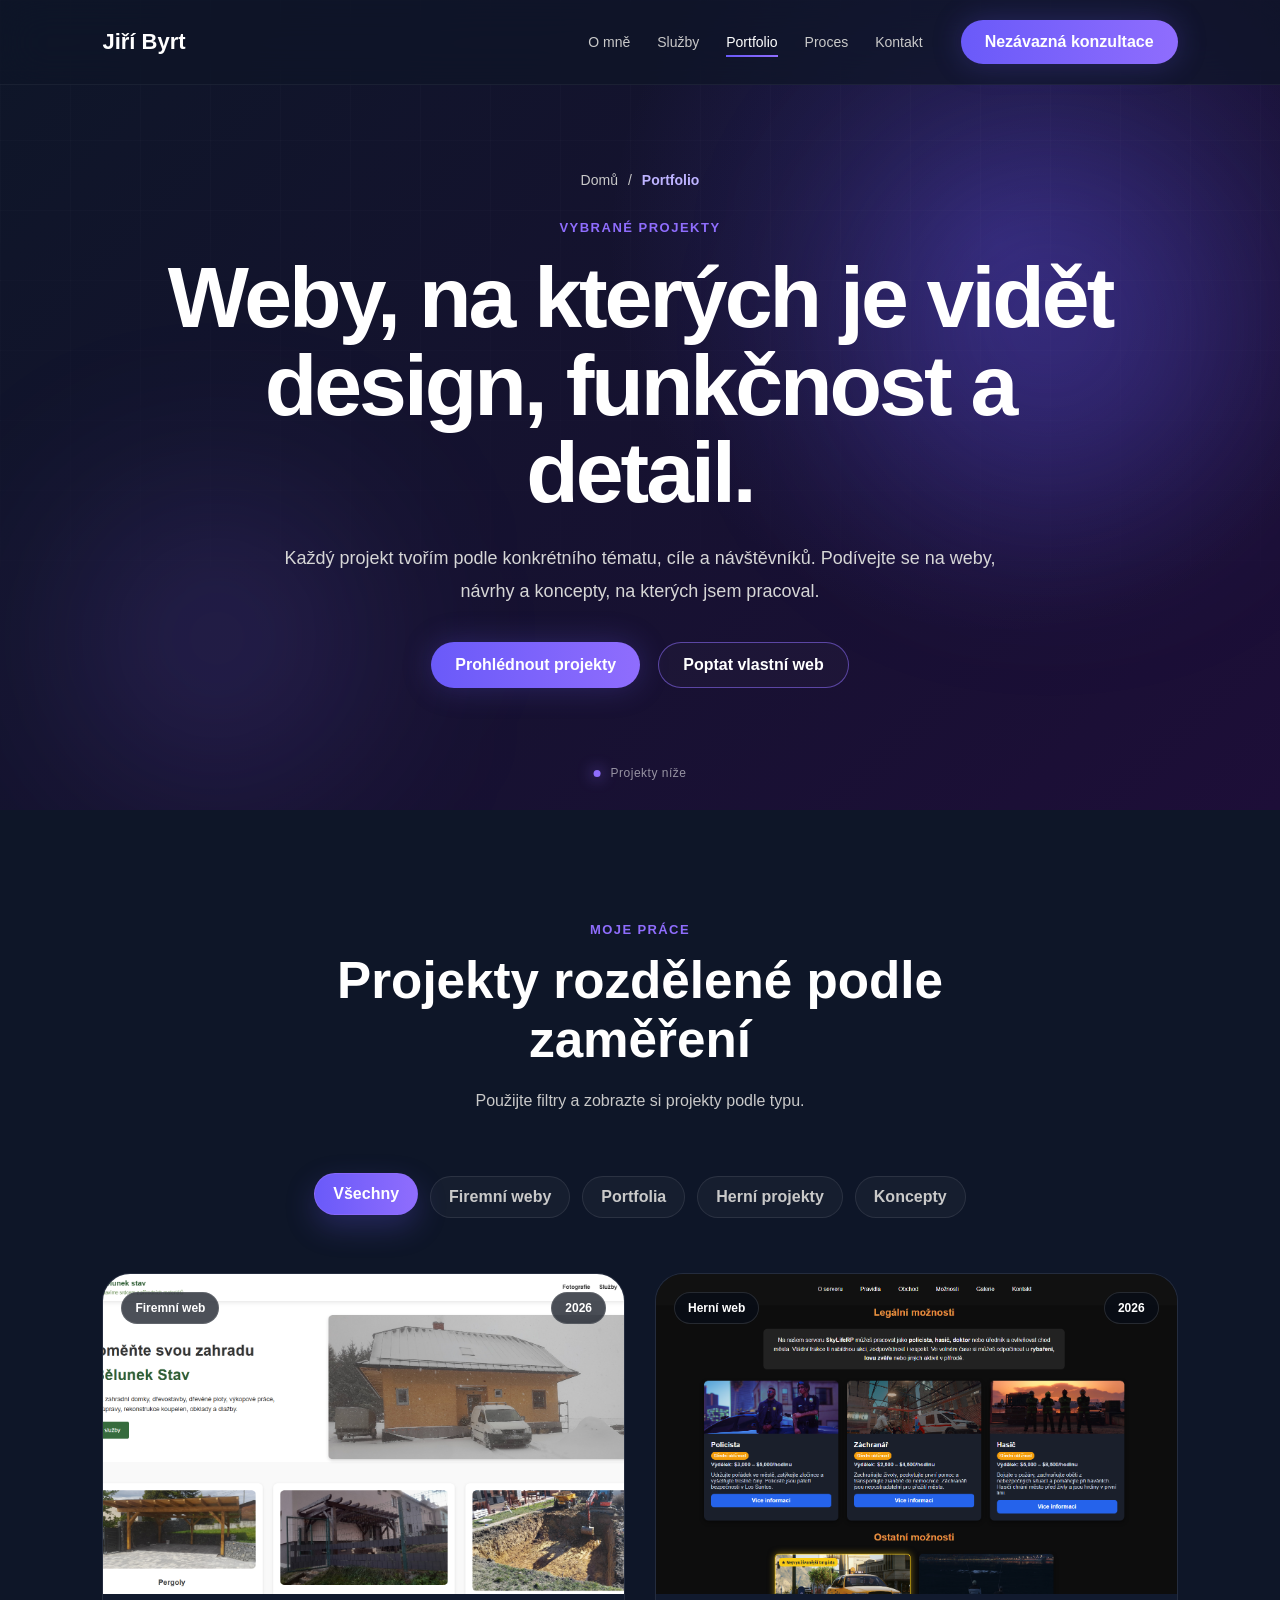
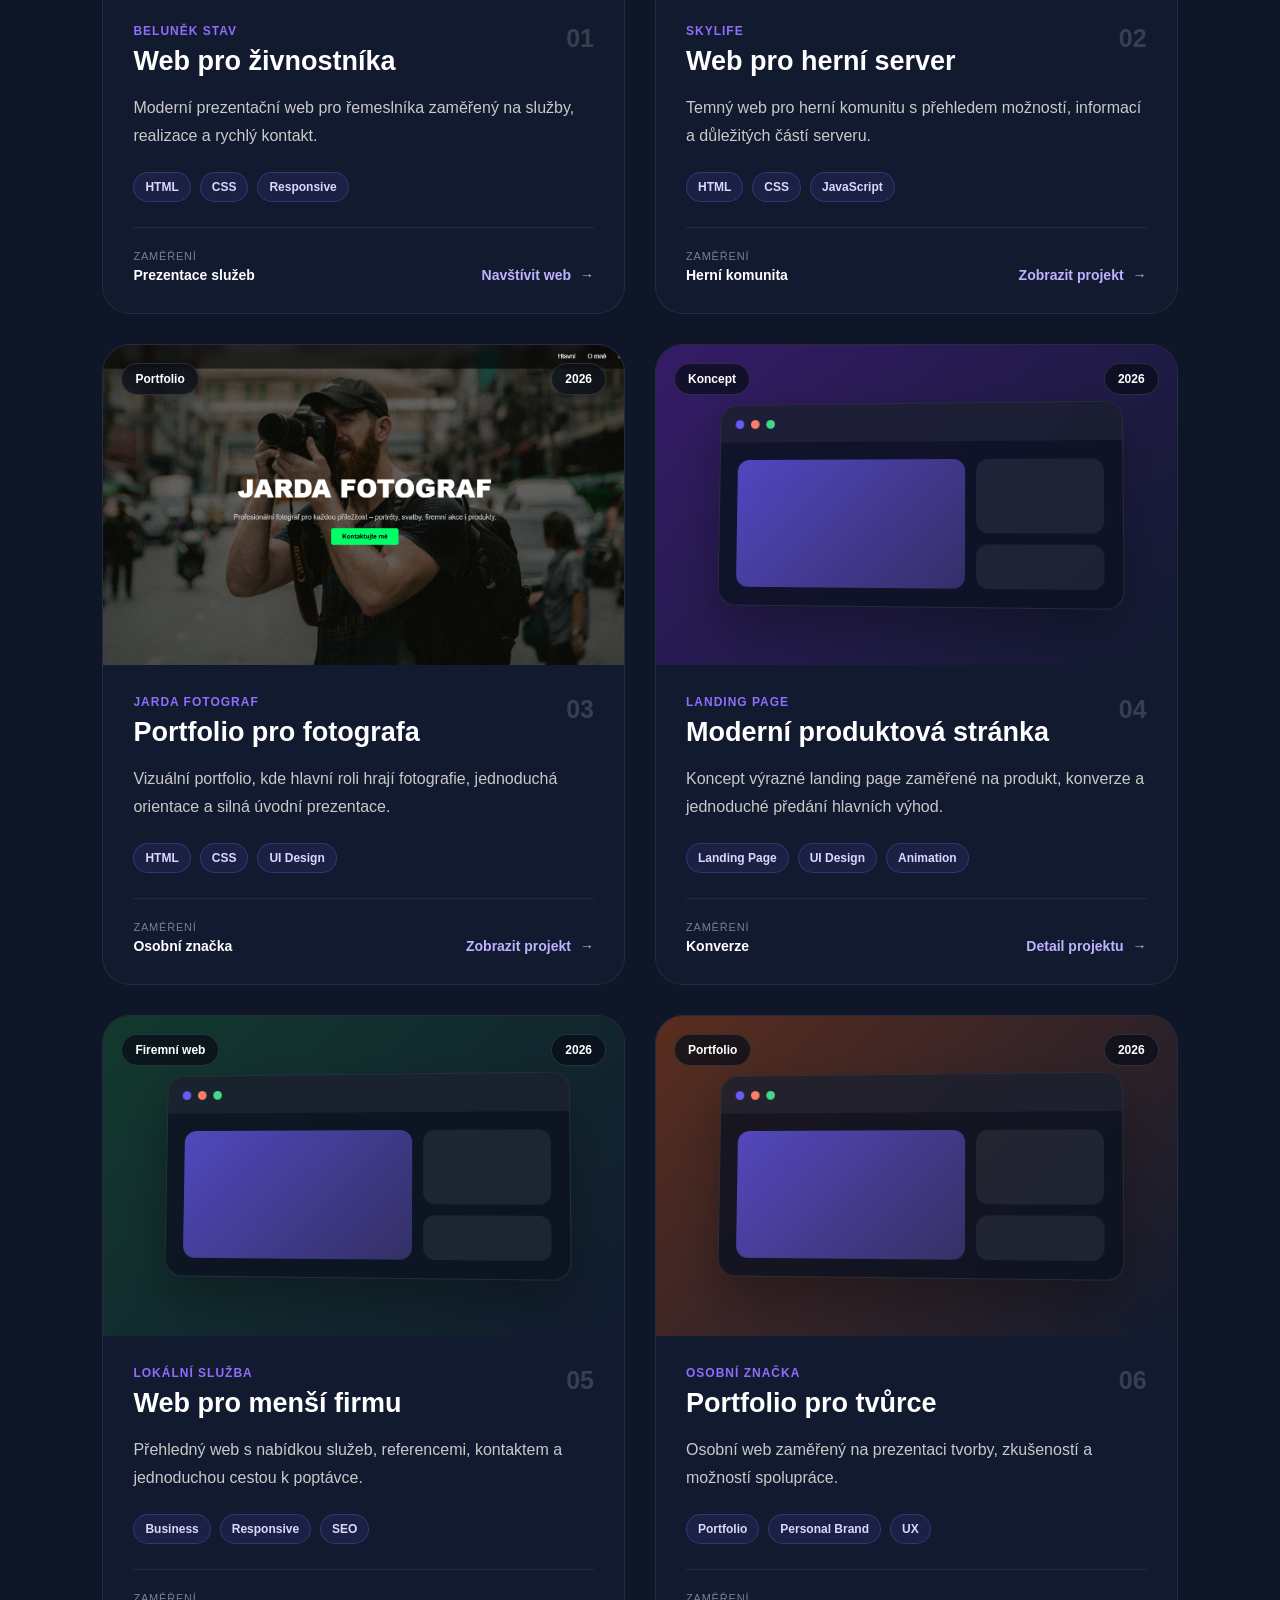
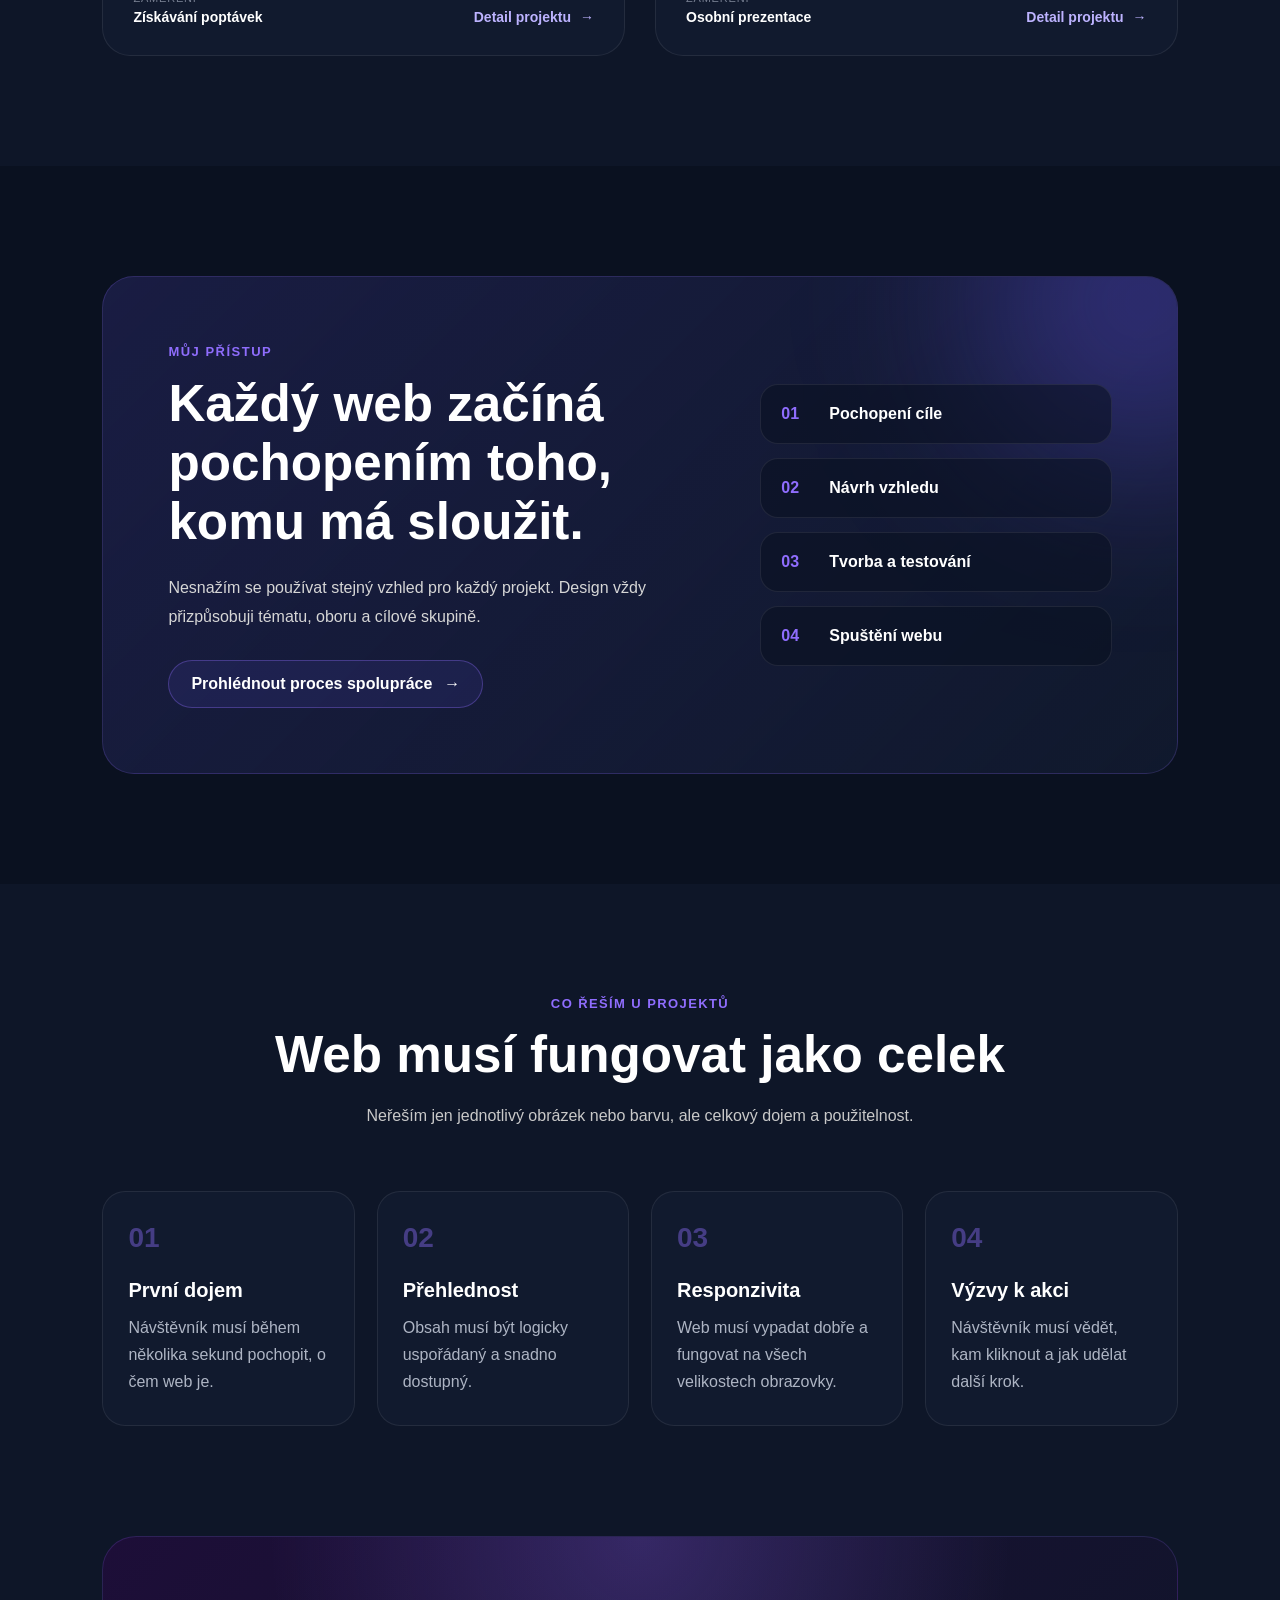
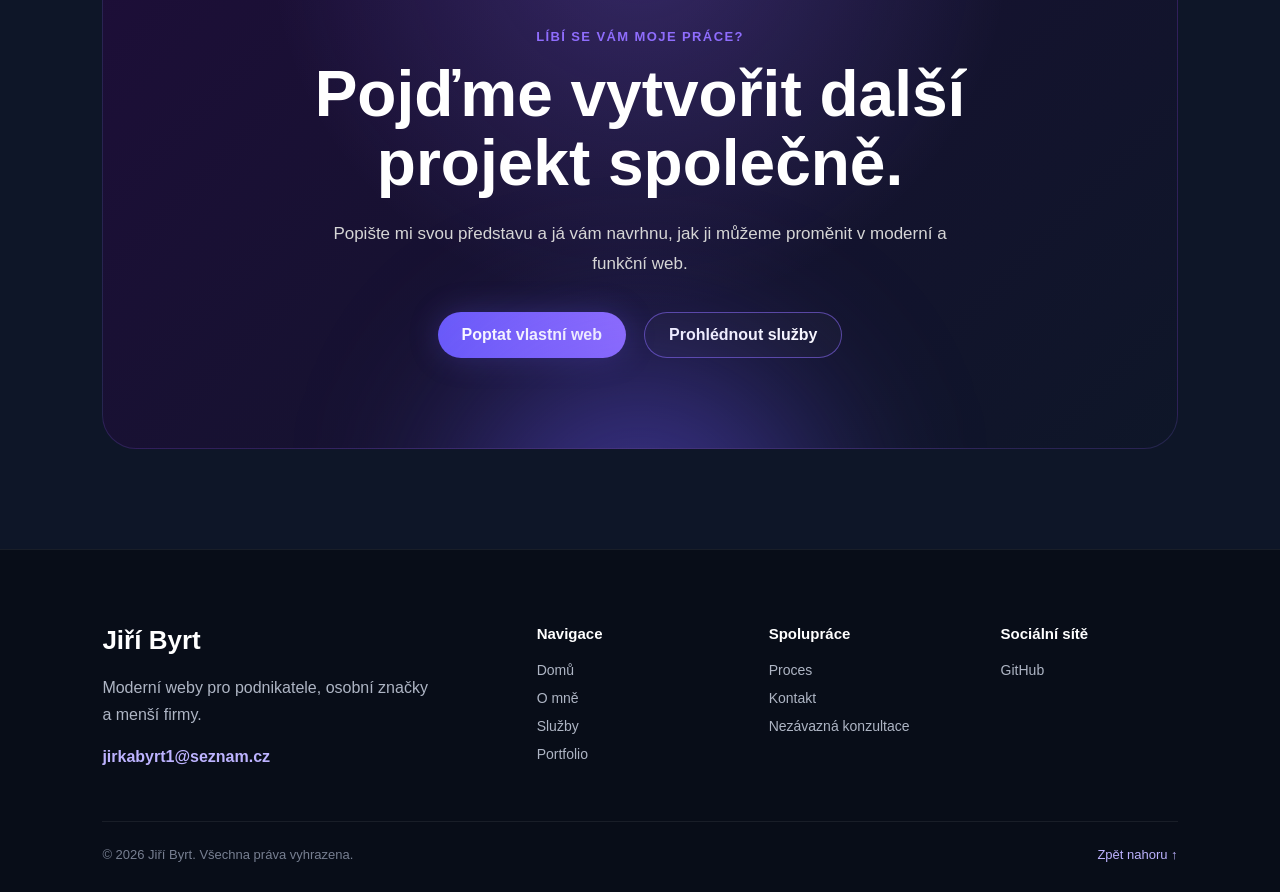
==== commit e2b90352: "Add files via upload" ====
--- a/portfolio.html
+++ b/portfolio.html
@@ -613,9 +613,7 @@
 
         <div class="footer-column">
             <h3>Sociální sítě</h3>
-            <a href="#" target="_blank" rel="noopener">GitHub</a>
-            <a href="#" target="_blank" rel="noopener">LinkedIn</a>
-            <a href="#" target="_blank" rel="noopener">Instagram</a>
+            <a href="https://github.com/jiribyrt" target="_blank" rel="noopener">GitHub</a>
         </div>
 
     </div>
--- a/css/pages.css
+++ b/css/pages.css
@@ -697,6 +697,38 @@
     .included-layout {
         gap: 50px;
     }
+    .portfolio-page-grid {
+    grid-template-columns: 1fr;
+    }
+
+    .portfolio-approach-card {
+        grid-template-columns: 1fr;
+    }
+
+    .portfolio-results-grid {
+        grid-template-columns: repeat(2, 1fr);
+    }
+    .process-intro-layout,
+    .client-preparation-card {
+        grid-template-columns: 1fr;
+    }
+
+    .process-intro-layout,
+    .client-preparation-card {
+        gap: 50px;
+    }
+
+    .contact-info-layout {
+    grid-template-columns: 1fr;
+    }
+
+    .service-choice-grid {
+        grid-template-columns: 1fr;
+    }
+
+    .service-choice > p {
+        min-height: auto;
+    }
 }
 
 @media (max-width: 700px) {
@@ -759,7 +791,142 @@
     .pricing-box {
         padding: 30px 23px;
     }
-}
+    .portfolio-project-image {
+    height: 230px;
+    }
+
+    .portfolio-project-content {
+        padding: 24px;
+    }
+
+    .project-heading-row,
+    .project-card-footer {
+        flex-direction: column;
+    }
+
+    .project-card-footer {
+        align-items: flex-start;
+    }
+
+    .portfolio-approach-card {
+        padding: 38px 24px;
+    }
+
+    .portfolio-results-grid {
+        grid-template-columns: 1fr;
+    }
+
+    .portfolio-filters {
+        justify-content: flex-start;
+    }
+
+    .portfolio-filter {
+        font-size: 13px;
+    }
+    .process-intro-card,
+    .timeline-content {
+        padding: 24px;
+    }
+
+    .process-timeline::before {
+        left: 25px;
+    }
+
+    .timeline-step {
+        grid-template-columns: 52px 1fr;
+        gap: 15px;
+    }
+
+    .timeline-marker {
+        width: 52px;
+        height: 52px;
+        border-radius: 16px;
+    }
+
+    .timeline-marker span {
+        font-size: 14px;
+    }
+
+    .timeline-content h3 {
+        font-size: 21px;
+    }
+
+    .timeline-details {
+        gap: 7px;
+    }
+
+    .client-preparation-card {
+        padding: 38px 24px;
+    }
+
+    .communication-grid {
+        grid-template-columns: 1fr;
+    }
+    .form-section {
+    padding: 28px 20px;
+    }
+
+    .form-section legend {
+        font-size: 19px;
+    }
+
+    .form-grid,
+    .after-submit-grid {
+        grid-template-columns: 1fr;
+    }
+
+    .form-field-full {
+        grid-column: auto;
+    }
+
+    .form-submit-area {
+        padding: 28px 22px;
+        flex-direction: column;
+        align-items: flex-start;
+    }
+
+    .form-submit-button {
+        width: 100%;
+    }
+
+    .contact-method-card {
+        grid-template-columns: auto 1fr;
+    }
+
+    .contact-arrow {
+        display: none;
+    }
+
+    .services-faq-question {
+    padding: 20px;
+    gap: 15px;
+    font-size: 15px;
+}
+    .services-faq-icon {
+        width: 34px;
+        height: 34px;
+        font-size: 21px;
+    }
+
+    .services-faq-answer p {
+        padding-left: 20px;
+        padding-right: 20px;
+    }
+
+    .services-faq-item.active .services-faq-answer p {
+        padding-bottom: 21px;
+    }
+}
+
+
+
+
+
+
+
+
+
+
 
 
 
@@ -1309,4 +1476,1739 @@
 
 .services-faq-section {
     background: var(--background-dark);
+}
+
+.services-faq {
+    width: 100%;
+    max-width: 900px;
+    margin: 0 auto;
+    display: flex;
+    flex-direction: column;
+    gap: 16px;
+}
+
+.services-faq-item {
+    background:
+        linear-gradient(
+            145deg,
+            rgba(255, 255, 255, 0.055),
+            rgba(255, 255, 255, 0.018)
+        );
+    border: 1px solid rgba(255, 255, 255, 0.09);
+    border-radius: 22px;
+    overflow: hidden;
+    transition: 0.35s ease;
+}
+
+.services-faq-item:hover {
+    transform: translateY(-3px);
+    border-color: rgba(143, 109, 253, 0.38);
+    box-shadow: 0 18px 45px rgba(0, 0, 0, 0.22);
+}
+
+.services-faq-item.active {
+    border-color: rgba(143, 109, 253, 0.5);
+    box-shadow:
+        0 22px 55px rgba(0, 0, 0, 0.28),
+        0 0 35px rgba(106, 90, 249, 0.08);
+}
+
+.services-faq-question {
+    width: 100%;
+    padding: 24px 27px;
+    display: flex;
+    justify-content: space-between;
+    align-items: center;
+    gap: 25px;
+    color: #fff;
+    background: transparent;
+    border: 0;
+    font-family: inherit;
+    font-size: 17px;
+    font-weight: 800;
+    text-align: left;
+    cursor: pointer;
+}
+
+.services-faq-question > span:first-child {
+    line-height: 1.5;
+}
+
+.services-faq-icon {
+    width: 38px;
+    height: 38px;
+    flex-shrink: 0;
+    display: flex;
+    align-items: center;
+    justify-content: center;
+    color: #dcd7ff;
+    background: rgba(106, 90, 249, 0.12);
+    border: 1px solid rgba(143, 109, 253, 0.24);
+    border-radius: 12px;
+    font-size: 24px;
+    transition: 0.35s ease;
+}
+
+.services-faq-item.active .services-faq-icon {
+    transform: rotate(45deg);
+    background: linear-gradient(135deg, #6a5af9, #8f6dfd);
+    box-shadow: 0 0 24px rgba(106, 90, 249, 0.35);
+}
+
+.services-faq-answer {
+    display: grid;
+    grid-template-rows: 0fr;
+    transition: grid-template-rows 0.4s ease;
+}
+
+.services-faq-item.active .services-faq-answer {
+    grid-template-rows: 1fr;
+}
+
+.services-faq-answer p {
+    min-height: 0;
+    overflow: hidden;
+    padding: 0 80px 0 27px;
+    color: #b8c0cf;
+    line-height: 1.75;
+    transition: padding 0.4s ease;
+}
+
+.services-faq-item.active .services-faq-answer p {
+    padding-bottom: 25px;
+}
+
+/*==================================================
+                    PORTFOLIO PAGE
+==================================================*/
+
+.portfolio-overview {
+    background: var(--background);
+}
+
+.portfolio-filters {
+    max-width: 900px;
+    margin: 0 auto 55px;
+    display: flex;
+    justify-content: center;
+    gap: 12px;
+    flex-wrap: wrap;
+}
+
+.portfolio-filter {
+    padding: 11px 18px;
+    color: #c9c9c9;
+    background: rgba(255,255,255,0.035);
+    border: 1px solid rgba(255,255,255,0.09);
+    border-radius: 999px;
+    font-weight: 700;
+    cursor: pointer;
+    transition: 0.35s ease;
+}
+
+.portfolio-filter:hover,
+.portfolio-filter.active {
+    color: #fff;
+    background: linear-gradient(90deg, #6a5af9, #8f6dfd);
+    border-color: rgba(143,109,253,0.7);
+    transform: translateY(-3px);
+    box-shadow: 0 12px 30px rgba(106,90,249,0.25);
+}
+
+.portfolio-page-grid {
+    max-width: 1250px;
+    margin: 0 auto;
+    display: grid;
+    grid-template-columns: repeat(2, 1fr);
+    gap: 30px;
+}
+
+.portfolio-project-card {
+    background: var(--surface);
+    border: 1px solid rgba(255,255,255,0.08);
+    border-radius: 28px;
+    overflow: hidden;
+    transition:
+        transform 0.45s ease,
+        border-color 0.45s ease,
+        box-shadow 0.45s ease,
+        opacity 0.35s ease;
+}
+
+.portfolio-project-card:hover {
+    transform: translateY(-10px);
+    border-color: rgba(143,109,253,0.42);
+    box-shadow:
+        0 30px 70px rgba(0,0,0,0.34),
+        0 0 40px rgba(106,90,249,0.08);
+}
+
+.portfolio-project-card.hidden-project {
+    display: none;
+}
+
+.portfolio-project-image {
+    height: 320px;
+    position: relative;
+    overflow: hidden;
+    background: #0a1120;
+}
+
+.portfolio-project-image img {
+    width: 100%;
+    height: 100%;
+    display: block;
+    object-fit: cover;
+    transition:
+        transform 0.55s ease,
+        filter 0.55s ease;
+}
+
+.portfolio-project-card:hover .portfolio-project-image img {
+    transform: scale(1.06);
+    filter: brightness(0.55);
+}
+
+.portfolio-project-overlay {
+    position: absolute;
+    inset: 0;
+    display: flex;
+    justify-content: center;
+    align-items: center;
+    background: rgba(8,13,24,0.3);
+    opacity: 0;
+    transition: 0.4s ease;
+    z-index: 2;
+}
+
+.portfolio-project-card:hover .portfolio-project-overlay {
+    opacity: 1;
+}
+
+.portfolio-project-overlay a {
+    padding: 13px 22px;
+    color: #fff;
+    background: linear-gradient(90deg, #6a5af9, #8f6dfd);
+    border-radius: 999px;
+    font-size: 14px;
+    font-weight: 800;
+    transform: translateY(15px);
+    box-shadow: 0 0 35px rgba(106,90,249,0.4);
+    transition: 0.4s ease;
+}
+
+.portfolio-project-card:hover .portfolio-project-overlay a {
+    transform: translateY(0);
+}
+
+.portfolio-project-image .project-category,
+.portfolio-project-image .project-year {
+    position: absolute;
+    top: 18px;
+    z-index: 3;
+    padding: 8px 13px;
+    color: #fff;
+    background: rgba(8,13,24,0.72);
+    border: 1px solid rgba(255,255,255,0.12);
+    border-radius: 999px;
+    backdrop-filter: blur(12px);
+    font-size: 12px;
+    font-weight: 800;
+}
+
+.portfolio-project-image .project-category {
+    left: 18px;
+}
+
+.portfolio-project-image .project-year {
+    right: 18px;
+}
+
+.portfolio-project-content {
+    padding: 30px;
+}
+
+.project-heading-row {
+    margin-bottom: 17px;
+    display: flex;
+    justify-content: space-between;
+    gap: 25px;
+    align-items: flex-start;
+}
+
+.project-client {
+    display: block;
+    margin-bottom: 8px;
+    color: #8f6dfd;
+    font-size: 12px;
+    font-weight: 800;
+    letter-spacing: 1px;
+    text-transform: uppercase;
+}
+
+.project-heading-row h2 {
+    font-size: 27px;
+}
+
+.project-index {
+    color: rgba(255,255,255,0.16);
+    font-size: 25px;
+    font-weight: 900;
+}
+
+.portfolio-project-content > p {
+    margin-bottom: 22px;
+    color: #c9c9c9;
+    line-height: 1.75;
+}
+
+.project-tags {
+    margin-bottom: 25px;
+    display: flex;
+    gap: 9px;
+    flex-wrap: wrap;
+}
+
+.project-tags span {
+    padding: 7px 11px;
+    color: #dcd7ff;
+    background: rgba(106,90,249,0.11);
+    border: 1px solid rgba(143,109,253,0.25);
+    border-radius: 999px;
+    font-size: 12px;
+    font-weight: 700;
+}
+
+.project-card-footer {
+    padding-top: 22px;
+    display: flex;
+    justify-content: space-between;
+    gap: 25px;
+    align-items: flex-end;
+    border-top: 1px solid rgba(255,255,255,0.07);
+}
+
+.project-detail span,
+.project-detail strong {
+    display: block;
+}
+
+.project-detail span {
+    margin-bottom: 5px;
+    color: #777f91;
+    font-size: 11px;
+    letter-spacing: 0.8px;
+    text-transform: uppercase;
+}
+
+.project-detail strong {
+    font-size: 14px;
+}
+
+.project-link {
+    display: inline-flex;
+    align-items: center;
+    gap: 9px;
+    color: #bdb3ff;
+    font-size: 14px;
+    font-weight: 800;
+    transition: 0.3s ease;
+}
+
+.project-link span {
+    transition: 0.3s ease;
+}
+
+.project-link:hover {
+    color: #fff;
+}
+
+.project-link:hover span {
+    transform: translateX(5px);
+}
+
+/* PLACEHOLDERY PRO BUDOUCÍ PROJEKTY */
+
+.portfolio-placeholder {
+    padding: 35px;
+    display: flex;
+    align-items: center;
+    justify-content: center;
+}
+
+.project-purple {
+    background: linear-gradient(135deg, #351b68, #111a2e);
+}
+
+.project-green {
+    background: linear-gradient(135deg, #12392e, #111a2e);
+}
+
+.project-orange {
+    background: linear-gradient(135deg, #5a2d1f, #111a2e);
+}
+
+.placeholder-browser {
+    width: 90%;
+    height: 82%;
+    background: rgba(10,17,32,0.8);
+    border: 1px solid rgba(255,255,255,0.1);
+    border-radius: 18px;
+    overflow: hidden;
+    box-shadow: 0 20px 50px rgba(0,0,0,0.3);
+    transform: perspective(800px) rotateY(-5deg) rotateX(3deg);
+}
+
+.placeholder-top {
+    height: 38px;
+    padding: 0 15px;
+    display: flex;
+    align-items: center;
+    gap: 7px;
+    background: rgba(255,255,255,0.05);
+}
+
+.placeholder-top span {
+    width: 9px;
+    height: 9px;
+    background: #6a5af9;
+    border-radius: 50%;
+}
+
+.placeholder-top span:nth-child(2) {
+    background: #ff7d68;
+}
+
+.placeholder-top span:nth-child(3) {
+    background: #43d88c;
+}
+
+.placeholder-content {
+    height: calc(100% - 38px);
+    padding: 18px;
+    display: grid;
+    grid-template-columns: 1.3fr 0.7fr;
+    grid-template-rows: 1fr 0.6fr;
+    gap: 11px;
+}
+
+.placeholder-content div {
+    background: rgba(255,255,255,0.07);
+    border-radius: 12px;
+}
+
+.placeholder-content div:first-child {
+    grid-row: 1 / 3;
+    background: linear-gradient(
+        135deg,
+        rgba(106,90,249,0.72),
+        rgba(143,109,253,0.3)
+    );
+}
+
+/* PŘÍSTUP */
+
+.portfolio-approach-section {
+    background: var(--background-dark);
+}
+
+.portfolio-approach-card {
+    max-width: 1200px;
+    margin: 0 auto;
+    padding: 65px;
+    display: grid;
+    grid-template-columns: 1.2fr 0.8fr;
+    gap: 65px;
+    align-items: center;
+    background:
+        linear-gradient(
+            135deg,
+            rgba(106,90,249,0.16),
+            rgba(17,26,46,0.92)
+        );
+    border: 1px solid rgba(143,109,253,0.2);
+    border-radius: 32px;
+    position: relative;
+    overflow: hidden;
+}
+
+.portfolio-approach-glow {
+    position: absolute;
+    width: 330px;
+    height: 330px;
+    right: -130px;
+    top: -140px;
+    background: rgba(106,90,249,0.34);
+    border-radius: 50%;
+    filter: blur(90px);
+}
+
+.portfolio-approach-copy,
+.portfolio-approach-list {
+    position: relative;
+    z-index: 2;
+}
+
+.portfolio-approach-copy h2 {
+    margin: 15px 0 23px;
+    font-size: clamp(35px, 4vw, 54px);
+    line-height: 1.15;
+}
+
+.portfolio-approach-copy p {
+    margin-bottom: 28px;
+    color: #d6d6d6;
+    line-height: 1.8;
+}
+
+.portfolio-approach-list {
+    display: flex;
+    flex-direction: column;
+    gap: 14px;
+}
+
+.portfolio-approach-list div {
+    padding: 20px;
+    display: grid;
+    grid-template-columns: 48px 1fr;
+    align-items: center;
+    background: rgba(10,17,32,0.56);
+    border: 1px solid rgba(255,255,255,0.08);
+    border-radius: 18px;
+}
+
+.portfolio-approach-list strong {
+    color: #8f6dfd;
+}
+
+.portfolio-approach-list span {
+    font-weight: 800;
+}
+
+/* VÝSLEDKY */
+
+.portfolio-results-section {
+    background: var(--background);
+}
+
+.portfolio-results-grid {
+    max-width: 1200px;
+    margin: 0 auto;
+    display: grid;
+    grid-template-columns: repeat(4, 1fr);
+    gap: 22px;
+}
+
+.portfolio-result-card {
+    padding: 30px 25px;
+    background: var(--surface);
+    border: 1px solid rgba(255,255,255,0.08);
+    border-radius: 23px;
+    transition: 0.35s ease;
+}
+
+.portfolio-result-card:hover {
+    transform: translateY(-8px);
+    border-color: rgba(143,109,253,0.42);
+    box-shadow: 0 22px 50px rgba(0,0,0,0.25);
+}
+
+.portfolio-result-card > span {
+    display: block;
+    margin-bottom: 25px;
+    color: rgba(143,109,253,0.42);
+    font-size: 28px;
+    font-weight: 900;
+}
+
+.portfolio-result-card h3 {
+    margin-bottom: 12px;
+    font-size: 20px;
+}
+
+.portfolio-result-card p {
+    color: #aeb5c4;
+    line-height: 1.7;
+}
+
+/*==================================================
+                    PROCESS PAGE
+==================================================*/
+
+.process-intro {
+    background: var(--background);
+}
+
+.process-intro-layout {
+    max-width: 1150px;
+    margin: 0 auto;
+    display: grid;
+    grid-template-columns: 1.15fr 0.85fr;
+    gap: 75px;
+    align-items: center;
+}
+
+.process-intro-copy h2 {
+    margin: 15px 0 24px;
+    font-size: clamp(36px, 4vw, 55px);
+    line-height: 1.15;
+}
+
+.process-intro-copy p {
+    margin-bottom: 17px;
+    color: #c9c9c9;
+    font-size: 17px;
+    line-height: 1.8;
+}
+
+.process-intro-card {
+    padding: 35px;
+    background:
+        linear-gradient(
+            145deg,
+            rgba(106,90,249,0.15),
+            rgba(17,26,46,0.92)
+        );
+    border: 1px solid rgba(143,109,253,0.22);
+    border-radius: 28px;
+    box-shadow: 0 25px 65px rgba(0,0,0,0.28);
+}
+
+.process-intro-card > span {
+    display: block;
+    margin-bottom: 25px;
+    color: #8f6dfd;
+    font-size: 12px;
+    font-weight: 800;
+    letter-spacing: 1px;
+    text-transform: uppercase;
+}
+
+.process-promise {
+    padding: 16px 0;
+    display: grid;
+    grid-template-columns: 45px 1fr;
+    gap: 10px;
+    align-items: center;
+    border-bottom: 1px solid rgba(255,255,255,0.08);
+}
+
+.process-promise:last-child {
+    border-bottom: 0;
+}
+
+.process-promise strong {
+    color: #8f6dfd;
+}
+
+.process-promise p {
+    font-weight: 700;
+}
+
+/* TIMELINE */
+
+.process-timeline-section {
+    background: var(--background-dark);
+}
+
+.process-timeline {
+    max-width: 950px;
+    margin: 0 auto;
+    position: relative;
+}
+
+.process-timeline::before {
+    content: "";
+    width: 2px;
+    position: absolute;
+    top: 25px;
+    bottom: 25px;
+    left: 36px;
+    background:
+        linear-gradient(
+            to bottom,
+            #6a5af9,
+            rgba(143,109,253,0.12)
+        );
+}
+
+.timeline-step {
+    margin-bottom: 30px;
+    display: grid;
+    grid-template-columns: 74px 1fr;
+    gap: 28px;
+    position: relative;
+}
+
+.timeline-step:last-child {
+    margin-bottom: 0;
+}
+
+.timeline-marker {
+    width: 74px;
+    height: 74px;
+    display: flex;
+    align-items: center;
+    justify-content: center;
+    background: #111a2e;
+    border: 1px solid rgba(143,109,253,0.34);
+    border-radius: 22px;
+    box-shadow: 0 0 30px rgba(106,90,249,0.13);
+    position: relative;
+    z-index: 2;
+}
+
+.timeline-marker span {
+    color: #dcd7ff;
+    font-size: 18px;
+    font-weight: 900;
+}
+
+.timeline-content {
+    padding: 30px;
+    background: var(--surface);
+    border: 1px solid rgba(255,255,255,0.08);
+    border-radius: 25px;
+    transition: 0.4s ease;
+}
+
+.timeline-step:hover .timeline-content {
+    transform: translateX(8px);
+    border-color: rgba(143,109,253,0.42);
+    box-shadow: 0 22px 50px rgba(0,0,0,0.23);
+}
+
+.timeline-step:hover .timeline-marker {
+    background: linear-gradient(135deg, #6a5af9, #8f6dfd);
+    box-shadow: 0 0 38px rgba(106,90,249,0.4);
+}
+
+.timeline-label {
+    color: #8f6dfd;
+    font-size: 11px;
+    font-weight: 800;
+    letter-spacing: 1px;
+    text-transform: uppercase;
+}
+
+.timeline-content h3 {
+    margin: 9px 0 13px;
+    font-size: 24px;
+}
+
+.timeline-content > p {
+    color: #c9c9c9;
+    line-height: 1.75;
+}
+
+.timeline-details {
+    margin-top: 22px;
+    display: flex;
+    gap: 9px;
+    flex-wrap: wrap;
+}
+
+.timeline-details span {
+    padding: 7px 11px;
+    color: #dcd7ff;
+    background: rgba(106,90,249,0.09);
+    border: 1px solid rgba(143,109,253,0.2);
+    border-radius: 999px;
+    font-size: 12px;
+}
+
+/* PŘÍPRAVA KLIENTA */
+
+.client-preparation-section {
+    background: var(--background);
+}
+
+.client-preparation-card {
+    max-width: 1150px;
+    margin: 0 auto;
+    padding: 65px;
+    display: grid;
+    grid-template-columns: 1.05fr 0.95fr;
+    gap: 65px;
+    align-items: center;
+    background:
+        linear-gradient(
+            135deg,
+            rgba(106,90,249,0.15),
+            rgba(17,26,46,0.92)
+        );
+    border: 1px solid rgba(143,109,253,0.2);
+    border-radius: 32px;
+    position: relative;
+    overflow: hidden;
+}
+
+.client-preparation-glow {
+    width: 330px;
+    height: 330px;
+    position: absolute;
+    top: -150px;
+    right: -130px;
+    background: rgba(106,90,249,0.36);
+    border-radius: 50%;
+    filter: blur(90px);
+}
+
+.client-preparation-copy,
+.client-preparation-list {
+    position: relative;
+    z-index: 2;
+}
+
+.client-preparation-copy h2 {
+    margin: 15px 0 22px;
+    font-size: clamp(35px, 4vw, 52px);
+    line-height: 1.15;
+}
+
+.client-preparation-copy p {
+    margin-bottom: 28px;
+    color: #d6d6d6;
+    line-height: 1.8;
+}
+
+.client-preparation-list {
+    display: flex;
+    flex-direction: column;
+    gap: 13px;
+}
+
+.client-preparation-list div {
+    padding: 18px 20px;
+    display: grid;
+    grid-template-columns: 45px 1fr;
+    align-items: center;
+    background: rgba(10,17,32,0.58);
+    border: 1px solid rgba(255,255,255,0.08);
+    border-radius: 18px;
+}
+
+.client-preparation-list span {
+    color: #8f6dfd;
+    font-weight: 900;
+}
+
+.client-preparation-list p {
+    font-weight: 700;
+    line-height: 1.5;
+}
+
+/* KOMUNIKACE */
+
+.communication-section {
+    background: var(--background-dark);
+}
+
+.communication-grid {
+    max-width: 1100px;
+    margin: 0 auto;
+    display: grid;
+    grid-template-columns: repeat(3, 1fr);
+    gap: 24px;
+}
+
+.communication-card {
+    padding: 32px 27px;
+    background: var(--surface);
+    border: 1px solid rgba(255,255,255,0.08);
+    border-radius: 24px;
+    transition: 0.35s ease;
+}
+
+.communication-card:hover {
+    transform: translateY(-8px);
+    border-color: rgba(143,109,253,0.42);
+    box-shadow: 0 22px 50px rgba(0,0,0,0.25);
+}
+
+.communication-card > span {
+    display: block;
+    margin-bottom: 26px;
+    color: rgba(143,109,253,0.45);
+    font-size: 28px;
+    font-weight: 900;
+}
+
+.communication-card h3 {
+    margin-bottom: 12px;
+    font-size: 21px;
+}
+
+.communication-card p {
+    color: #aeb5c4;
+    line-height: 1.7;
+}
+
+.form-section {
+    padding: 28px 20px;
+}
+
+.form-section legend {
+    font-size: 19px;
+}
+
+.form-grid,
+.after-submit-grid {
+    grid-template-columns: 1fr;
+}
+
+.form-field-full {
+    grid-column: auto;
+}
+
+.form-submit-area {
+    padding: 28px 22px;
+    flex-direction: column;
+    align-items: flex-start;
+}
+
+.form-submit-button {
+    width: 100%;
+}
+
+.contact-method-card {
+    grid-template-columns: auto 1fr;
+}
+
+.contact-arrow {
+    display: none;
+}
+
+/*==================================================
+                    CONTACT PAGE
+==================================================*/
+
+.contact-info-section {
+    background: var(--background);
+}
+
+.contact-info-layout {
+    max-width: 1150px;
+    margin: 0 auto;
+    display: grid;
+    grid-template-columns: 0.9fr 1.1fr;
+    gap: 75px;
+    align-items: center;
+}
+
+.contact-intro h2 {
+    margin: 15px 0 24px;
+    font-size: clamp(36px, 4vw, 55px);
+    line-height: 1.15;
+}
+
+.contact-intro > p {
+    color: #c9c9c9;
+    font-size: 17px;
+    line-height: 1.8;
+}
+
+.contact-response {
+    margin-top: 30px;
+    padding: 20px;
+    display: flex;
+    align-items: flex-start;
+    gap: 15px;
+    background: rgba(67, 216, 140, 0.06);
+    border: 1px solid rgba(67, 216, 140, 0.17);
+    border-radius: 20px;
+}
+
+.contact-response .status-dot {
+    margin-top: 6px;
+    flex-shrink: 0;
+}
+
+.contact-response strong {
+    display: block;
+    margin-bottom: 6px;
+}
+
+.contact-response p {
+    color: #aeb5c4;
+    font-size: 13px;
+    line-height: 1.6;
+}
+
+.contact-methods {
+    display: flex;
+    flex-direction: column;
+    gap: 15px;
+}
+
+.contact-method-card {
+    padding: 23px;
+    display: grid;
+    grid-template-columns: auto 1fr auto;
+    gap: 18px;
+    align-items: center;
+    background: var(--surface);
+    border: 1px solid rgba(255,255,255,0.08);
+    border-radius: 22px;
+    transition: 0.35s ease;
+}
+
+.contact-method-card:hover {
+    transform: translateX(7px);
+    border-color: rgba(143,109,253,0.42);
+    box-shadow: 0 20px 45px rgba(0,0,0,0.24);
+}
+
+.contact-method-icon {
+    width: 52px;
+    height: 52px;
+    display: flex;
+    align-items: center;
+    justify-content: center;
+    background: rgba(106,90,249,0.12);
+    border: 1px solid rgba(143,109,253,0.24);
+    border-radius: 17px;
+    color: #dcd7ff;
+    font-weight: 800;
+}
+
+.contact-method-card div:nth-child(2) > span {
+    display: block;
+    margin-bottom: 5px;
+    color: #8f6dfd;
+    font-size: 11px;
+    font-weight: 800;
+    letter-spacing: 1px;
+    text-transform: uppercase;
+}
+
+.contact-method-card strong {
+    display: block;
+    margin-bottom: 5px;
+}
+
+.contact-method-card p {
+    color: #8992a3;
+    font-size: 13px;
+    line-height: 1.5;
+}
+
+.contact-arrow {
+    color: #8f6dfd;
+    font-size: 21px;
+    transition: 0.3s ease;
+}
+
+.contact-method-card:hover .contact-arrow {
+    transform: translateX(5px);
+    color: #fff;
+}
+
+/* FORMULÁŘ */
+
+.order-section {
+    background:
+        radial-gradient(
+            circle at 50% 10%,
+            rgba(106,90,249,0.09),
+            transparent 35%
+        ),
+        var(--background-dark);
+}
+
+.project-form {
+    max-width: 1200px;
+    margin: 0 auto;
+}
+
+.form-section {
+    margin-bottom: 35px;
+    padding: 40px;
+    background:
+        linear-gradient(
+            145deg,
+            rgba(255,255,255,0.05),
+            rgba(255,255,255,0.015)
+        );
+    border: 1px solid rgba(255,255,255,0.085);
+    border-radius: 28px;
+}
+
+.form-section legend {
+    padding: 0 14px;
+    display: flex;
+    align-items: center;
+    gap: 13px;
+    color: #fff;
+    font-size: 23px;
+    font-weight: 800;
+}
+
+.form-section legend span {
+    color: rgba(143,109,253,0.62);
+    font-size: 17px;
+}
+
+.form-section-description {
+    margin: 5px 0 30px;
+    color: #aeb5c4;
+    line-height: 1.7;
+}
+
+/* VOLBA SLUŽBY */
+
+.service-choice-grid {
+    display: grid;
+    grid-template-columns: repeat(3, 1fr);
+    gap: 20px;
+}
+
+.service-choice {
+    min-height: 100%;
+    padding: 28px 25px;
+    display: flex;
+    flex-direction: column;
+    background: rgba(17,26,46,0.78);
+    border: 1px solid rgba(255,255,255,0.08);
+    border-radius: 24px;
+    cursor: pointer;
+    position: relative;
+    overflow: hidden;
+    transition: 0.4s ease;
+}
+
+.service-choice:hover {
+    transform: translateY(-7px);
+    border-color: rgba(143,109,253,0.42);
+    box-shadow: 0 22px 50px rgba(0,0,0,0.25);
+}
+
+.service-choice:has(input:checked) {
+    border-color: rgba(143,109,253,0.85);
+    background:
+        linear-gradient(
+            145deg,
+            rgba(106,90,249,0.19),
+            rgba(17,26,46,0.94)
+        );
+    box-shadow:
+        0 25px 60px rgba(0,0,0,0.3),
+        0 0 40px rgba(106,90,249,0.18);
+}
+
+.service-choice input {
+    position: absolute;
+    opacity: 0;
+    pointer-events: none;
+}
+
+.choice-selected {
+    width: 31px;
+    height: 31px;
+    position: absolute;
+    top: 17px;
+    right: 17px;
+    display: flex;
+    align-items: center;
+    justify-content: center;
+    color: transparent;
+    background: rgba(255,255,255,0.04);
+    border: 1px solid rgba(255,255,255,0.12);
+    border-radius: 10px;
+    transition: 0.3s ease;
+}
+
+.service-choice:has(input:checked) .choice-selected {
+    color: #fff;
+    background: linear-gradient(135deg, #6a5af9, #8f6dfd);
+    border-color: transparent;
+    box-shadow: 0 0 20px rgba(106,90,249,0.42);
+}
+
+.choice-top {
+    min-height: 28px;
+    padding-right: 37px;
+    display: flex;
+    justify-content: space-between;
+    gap: 10px;
+}
+
+.choice-number {
+    color: rgba(255,255,255,0.25);
+    font-weight: 800;
+}
+
+.choice-badge {
+    padding: 6px 9px;
+    color: #dcd7ff;
+    background: rgba(106,90,249,0.13);
+    border: 1px solid rgba(143,109,253,0.23);
+    border-radius: 999px;
+    font-size: 10px;
+    font-weight: 800;
+}
+
+.choice-icon {
+    width: 54px;
+    height: 54px;
+    margin: 24px 0 21px;
+    display: flex;
+    align-items: center;
+    justify-content: center;
+    background: rgba(106,90,249,0.13);
+    border: 1px solid rgba(143,109,253,0.24);
+    border-radius: 17px;
+    color: #e2ddff;
+    font-size: 23px;
+}
+
+.service-choice h3 {
+    margin-bottom: 12px;
+    font-size: 22px;
+}
+
+.service-choice > p {
+    min-height: 105px;
+    margin-bottom: 20px;
+    color: #bfc5d2;
+    font-size: 14px;
+    line-height: 1.7;
+}
+
+.service-choice ul {
+    margin-bottom: 25px;
+    display: flex;
+    flex-direction: column;
+    gap: 10px;
+    list-style: none;
+}
+
+.service-choice li {
+    padding-left: 22px;
+    color: #d6d6d6;
+    font-size: 13px;
+    position: relative;
+}
+
+.service-choice li::before {
+    content: "✓";
+    position: absolute;
+    left: 0;
+    color: #8f6dfd;
+    font-weight: 900;
+}
+
+.choice-suitable {
+    margin-top: auto;
+    padding-top: 20px;
+    border-top: 1px solid rgba(255,255,255,0.07);
+}
+
+.choice-suitable span,
+.choice-suitable strong {
+    display: block;
+}
+
+.choice-suitable span {
+    margin-bottom: 5px;
+    color: #777f91;
+    font-size: 10px;
+    font-weight: 800;
+    letter-spacing: 0.9px;
+    text-transform: uppercase;
+}
+
+.choice-suitable strong {
+    font-size: 13px;
+    line-height: 1.5;
+}
+
+/* POLE FORMULÁŘE */
+
+.form-grid {
+    display: grid;
+    grid-template-columns: repeat(2, 1fr);
+    gap: 22px;
+}
+
+.form-field {
+    display: flex;
+    flex-direction: column;
+    gap: 9px;
+}
+
+.form-field-full {
+    grid-column: 1 / -1;
+}
+
+.form-field label {
+    color: #f3f4f8;
+    font-size: 14px;
+    font-weight: 700;
+}
+
+.form-field label span {
+    color: #8f6dfd;
+}
+
+.form-field input,
+.form-field textarea,
+.form-field select {
+    width: 100%;
+    padding: 15px 17px;
+    color: #fff;
+    background: rgba(8,13,24,0.65);
+    border: 1px solid rgba(255,255,255,0.1);
+    border-radius: 15px;
+    outline: none;
+    font: inherit;
+    transition: 0.3s ease;
+}
+
+.form-field textarea {
+    resize: vertical;
+    min-height: 110px;
+}
+
+.form-field select {
+    appearance: none;
+    cursor: pointer;
+}
+
+.form-field select option {
+    color: #fff;
+    background: #111a2e;
+}
+
+.form-field input::placeholder,
+.form-field textarea::placeholder {
+    color: #687184;
+}
+
+.form-field input:focus,
+.form-field textarea:focus,
+.form-field select:focus {
+    border-color: rgba(143,109,253,0.75);
+    background: rgba(17,26,46,0.84);
+    box-shadow: 0 0 0 4px rgba(106,90,249,0.1);
+}
+
+.form-field small {
+    color: #747d8e;
+    line-height: 1.5;
+}
+
+.field-error {
+    display: none;
+    margin-top: 15px;
+    color: #ff8a8a;
+    font-size: 13px;
+}
+
+.field-error.visible {
+    display: block;
+}
+
+/* ODESLÁNÍ */
+
+.form-submit-area {
+    padding: 35px;
+    display: flex;
+    justify-content: space-between;
+    align-items: center;
+    gap: 35px;
+    background:
+        linear-gradient(
+            135deg,
+            rgba(106,90,249,0.18),
+            rgba(17,26,46,0.9)
+        );
+    border: 1px solid rgba(143,109,253,0.23);
+    border-radius: 26px;
+}
+
+.form-submit-copy > span {
+    color: #8f6dfd;
+    font-size: 11px;
+    font-weight: 800;
+    letter-spacing: 1px;
+    text-transform: uppercase;
+}
+
+.form-submit-copy h3 {
+    margin: 8px 0;
+    font-size: 24px;
+}
+
+.form-submit-copy p {
+    max-width: 650px;
+    color: #aeb5c4;
+    line-height: 1.6;
+}
+
+.form-submit-button {
+    padding: 15px 24px;
+    flex-shrink: 0;
+    display: inline-flex;
+    align-items: center;
+    gap: 11px;
+    color: #fff;
+    background: linear-gradient(90deg, #6a5af9, #8f6dfd);
+    border: 0;
+    border-radius: 999px;
+    font: inherit;
+    font-weight: 800;
+    cursor: pointer;
+    box-shadow: 0 15px 35px rgba(106,90,249,0.3);
+    transition: 0.35s ease;
+}
+
+.form-submit-button:hover {
+    transform: translateY(-4px) scale(1.03);
+    box-shadow:
+        0 20px 45px rgba(106,90,249,0.45),
+        0 0 30px rgba(106,90,249,0.2);
+}
+
+.form-submit-button span {
+    transition: 0.3s ease;
+}
+
+.form-submit-button:hover span {
+    transform: translateX(5px);
+}
+
+.form-message {
+    margin-top: 18px;
+    text-align: center;
+    color: #bfc5d2;
+    font-size: 14px;
+}
+
+.form-message.error {
+    color: #ff9a9a;
+}
+
+/* CO NÁSLEDUJE */
+
+.after-submit-section {
+    background: var(--background);
+}
+
+.after-submit-grid {
+    max-width: 1050px;
+    margin: 0 auto;
+    display: grid;
+    grid-template-columns: repeat(3, 1fr);
+    gap: 22px;
+}
+
+.after-submit-grid article {
+    padding: 30px 26px;
+    background: var(--surface);
+    border: 1px solid rgba(255,255,255,0.08);
+    border-radius: 23px;
+    transition: 0.35s ease;
+}
+
+.after-submit-grid article:hover {
+    transform: translateY(-7px);
+    border-color: rgba(143,109,253,0.4);
+}
+
+.after-submit-grid article > span {
+    display: block;
+    margin-bottom: 24px;
+    color: rgba(143,109,253,0.48);
+    font-size: 28px;
+    font-weight: 900;
+}
+
+.after-submit-grid h3 {
+    margin-bottom: 11px;
+}
+
+.after-submit-grid p {
+    color: #aeb5c4;
+    line-height: 1.7;
+}
+
+/* ==================================================
+   RESPONSIVE FIX — keep this block at the VERY END
+   ================================================== */
+
+*, *::before, *::after {
+    box-sizing: border-box;
+}
+
+img,
+svg,
+video {
+    max-width: 100%;
+    height: auto;
+}
+
+.page-hero-content,
+.section-heading,
+.services-detail-grid,
+.website-types-grid,
+.included-layout,
+.ideal-client-card,
+.pricing-info-grid {
+    min-width: 0;
+}
+
+.service-detail-card,
+.website-type-card,
+.included-item,
+.included-text,
+.included-list,
+.ideal-client-copy,
+.ideal-client-tags,
+.pricing-main,
+.pricing-box {
+    min-width: 0;
+}
+
+.service-detail-card h2,
+.service-detail-card p,
+.service-features li,
+.website-type-card h3,
+.website-type-card p,
+.included-item h3,
+.included-item p {
+    overflow-wrap: anywhere;
+}
+
+@media (max-width: 1000px) {
+    .services-detail-grid {
+        grid-template-columns: 1fr;
+    }
+
+    .service-lead {
+        min-height: auto;
+    }
+
+    .website-types-grid {
+        grid-template-columns: repeat(2, minmax(0, 1fr));
+    }
+
+    .included-layout,
+    .ideal-client-card,
+    .pricing-info-grid {
+        grid-template-columns: 1fr;
+    }
+
+    .included-layout,
+    .ideal-client-card,
+    .pricing-info-grid {
+        gap: 45px;
+    }
+
+    .included-text {
+        max-width: 760px;
+    }
+}
+
+@media (max-width: 700px) {
+    .page-section {
+        padding: 72px 20px;
+    }
+
+    .page-hero {
+        min-height: auto;
+        padding: 120px 20px 72px;
+    }
+
+    .page-hero-content {
+        max-width: 100%;
+    }
+
+    .breadcrumb {
+        margin-bottom: 24px;
+        font-size: 13px;
+    }
+
+    .page-label,
+    .section-label,
+    .section-heading > span {
+        font-size: 12px;
+        letter-spacing: 1.2px;
+    }
+
+    .page-hero h1 {
+        max-width: 100%;
+        margin: 16px auto 22px;
+        font-size: clamp(38px, 11vw, 52px);
+        line-height: 1.06;
+        letter-spacing: -1.8px;
+    }
+
+    .page-hero-content > p {
+        max-width: 100%;
+        margin-bottom: 28px;
+        font-size: 15px;
+        line-height: 1.7;
+    }
+
+    .page-hero-actions,
+    .page-cta-buttons {
+        width: 100%;
+        flex-direction: column;
+        gap: 12px;
+    }
+
+    .page-hero-actions a,
+    .page-cta-buttons a {
+        width: 100%;
+        justify-content: center;
+        text-align: center;
+    }
+
+    .section-heading {
+        max-width: 100%;
+        margin-bottom: 38px;
+    }
+
+    .section-heading h2 {
+        font-size: clamp(30px, 9vw, 42px);
+        line-height: 1.12;
+    }
+
+    .section-heading p {
+        font-size: 15px;
+        line-height: 1.7;
+    }
+
+    .services-detail-grid,
+    .website-types-grid,
+    .included-list {
+        grid-template-columns: 1fr;
+        gap: 16px;
+    }
+
+    .service-detail-card {
+        width: 100%;
+        padding: 28px 22px 24px;
+        border-radius: 22px;
+    }
+
+    .service-card-top {
+        gap: 10px;
+    }
+
+    .service-badge {
+        max-width: 145px;
+        white-space: normal;
+        text-align: center;
+        line-height: 1.25;
+    }
+
+    .service-detail-icon {
+        margin: 22px 0 20px;
+    }
+
+    .service-detail-card h2 {
+        font-size: 26px;
+    }
+
+    .service-lead {
+        margin-bottom: 22px;
+        font-size: 15px;
+        line-height: 1.7;
+    }
+
+    .service-features {
+        gap: 11px;
+    }
+
+    .service-features li {
+        font-size: 14px;
+    }
+
+    .website-type-card {
+        min-height: 0;
+        width: 100%;
+        padding: 26px 22px;
+    }
+
+    .type-label {
+        max-width: 100%;
+        white-space: normal;
+        line-height: 1.35;
+    }
+
+    .included-layout {
+        gap: 34px;
+    }
+
+    .included-text h2 {
+        font-size: clamp(32px, 9vw, 43px);
+    }
+
+    .included-text > p {
+        font-size: 15px;
+    }
+
+    .included-item {
+        width: 100%;
+        padding: 20px;
+    }
+
+    .ideal-client-card {
+        padding: 34px 22px;
+        gap: 32px;
+    }
+
+    .ideal-client-copy h2,
+    .pricing-main h2 {
+        font-size: clamp(31px, 9vw, 42px);
+    }
+
+    .pricing-box {
+        padding: 28px 22px;
+    }
+
+    .section-number {
+        font-size: 56px;
+    }
+
+    .section-btn {
+        width: 100%;
+        justify-content: center;
+        text-align: center;
+    }
+
+    .page-final-cta {
+        margin: 0 16px 60px;
+        padding: 58px 22px;
+    }
+
+    .page-final-cta h2 {
+        font-size: clamp(32px, 9vw, 44px);
+    }
+}
+
+@media (max-width: 390px) {
+    .page-section {
+        padding-left: 16px;
+        padding-right: 16px;
+    }
+
+    .page-hero {
+        padding-left: 16px;
+        padding-right: 16px;
+    }
+
+    .page-hero h1 {
+        font-size: 38px;
+    }
+
+    .service-detail-card,
+    .website-type-card,
+    .included-item,
+    .pricing-box {
+        padding-left: 18px;
+        padding-right: 18px;
+    }
 }
